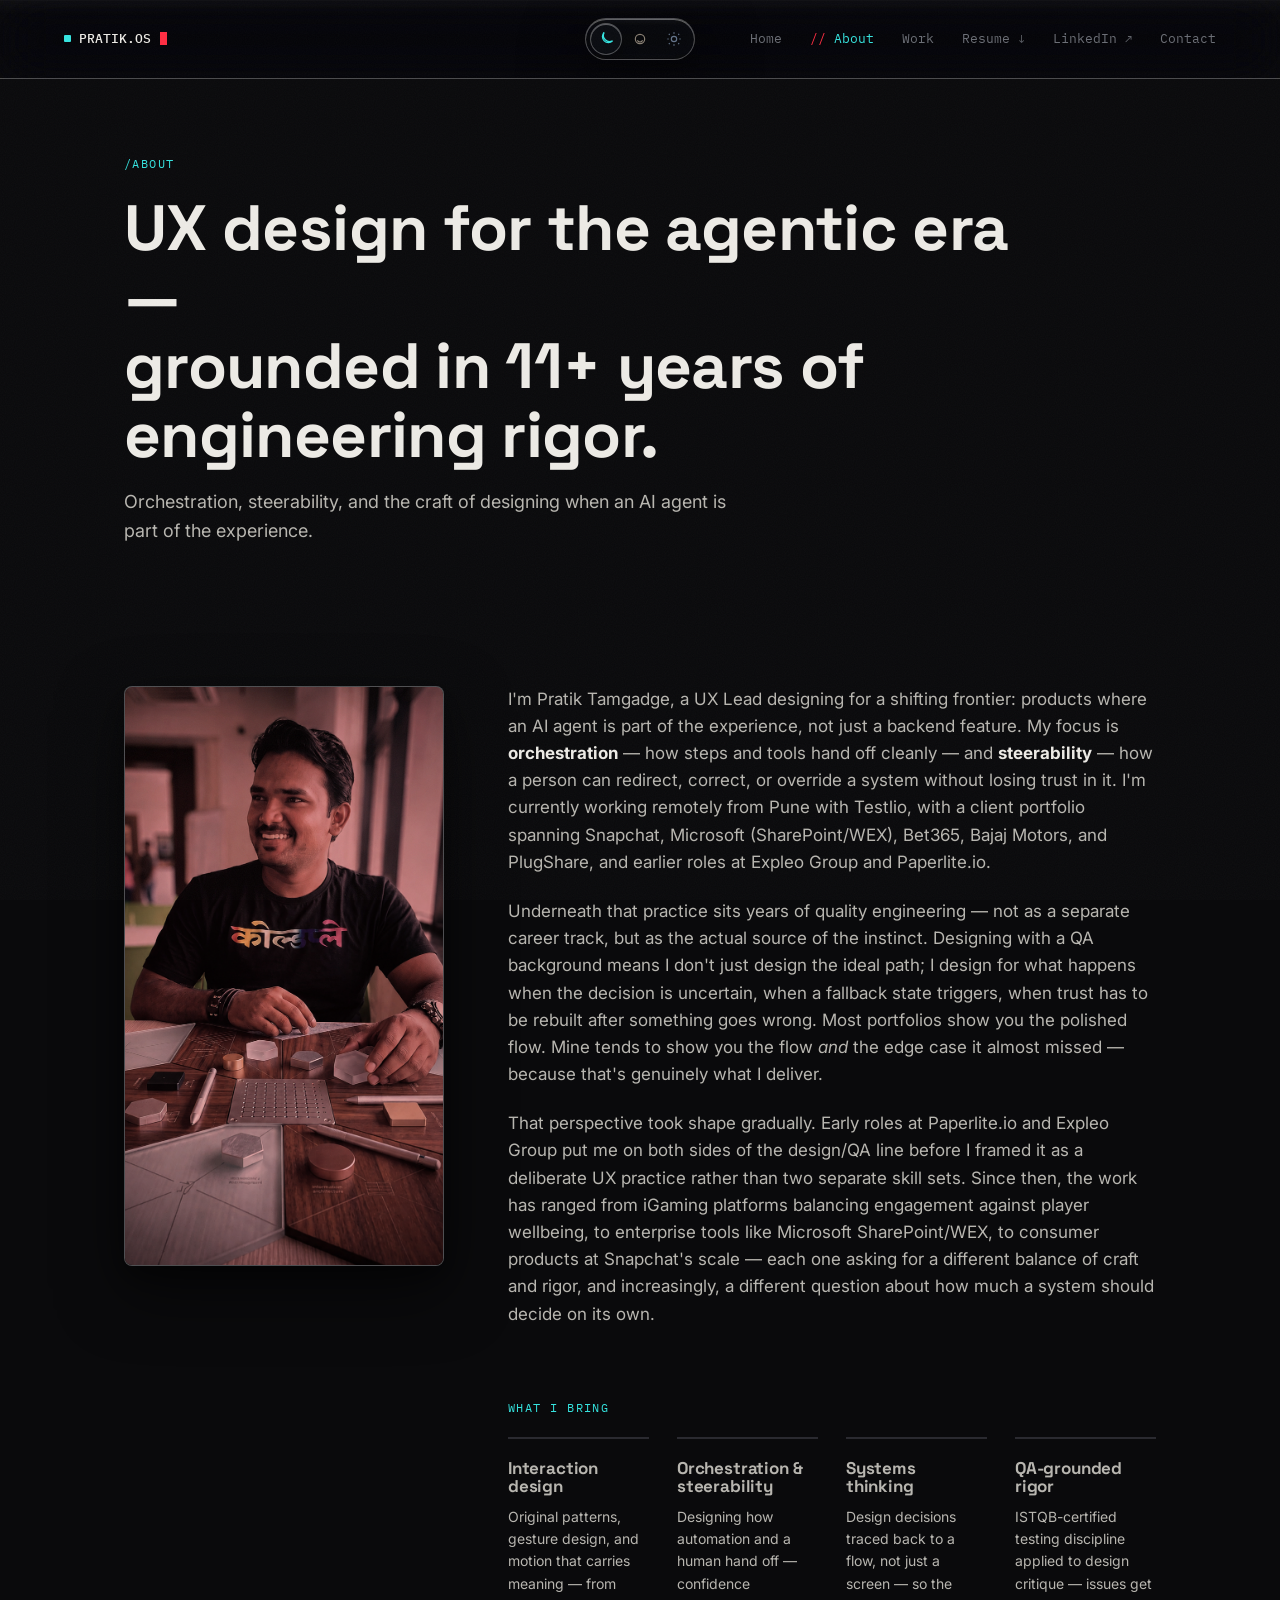
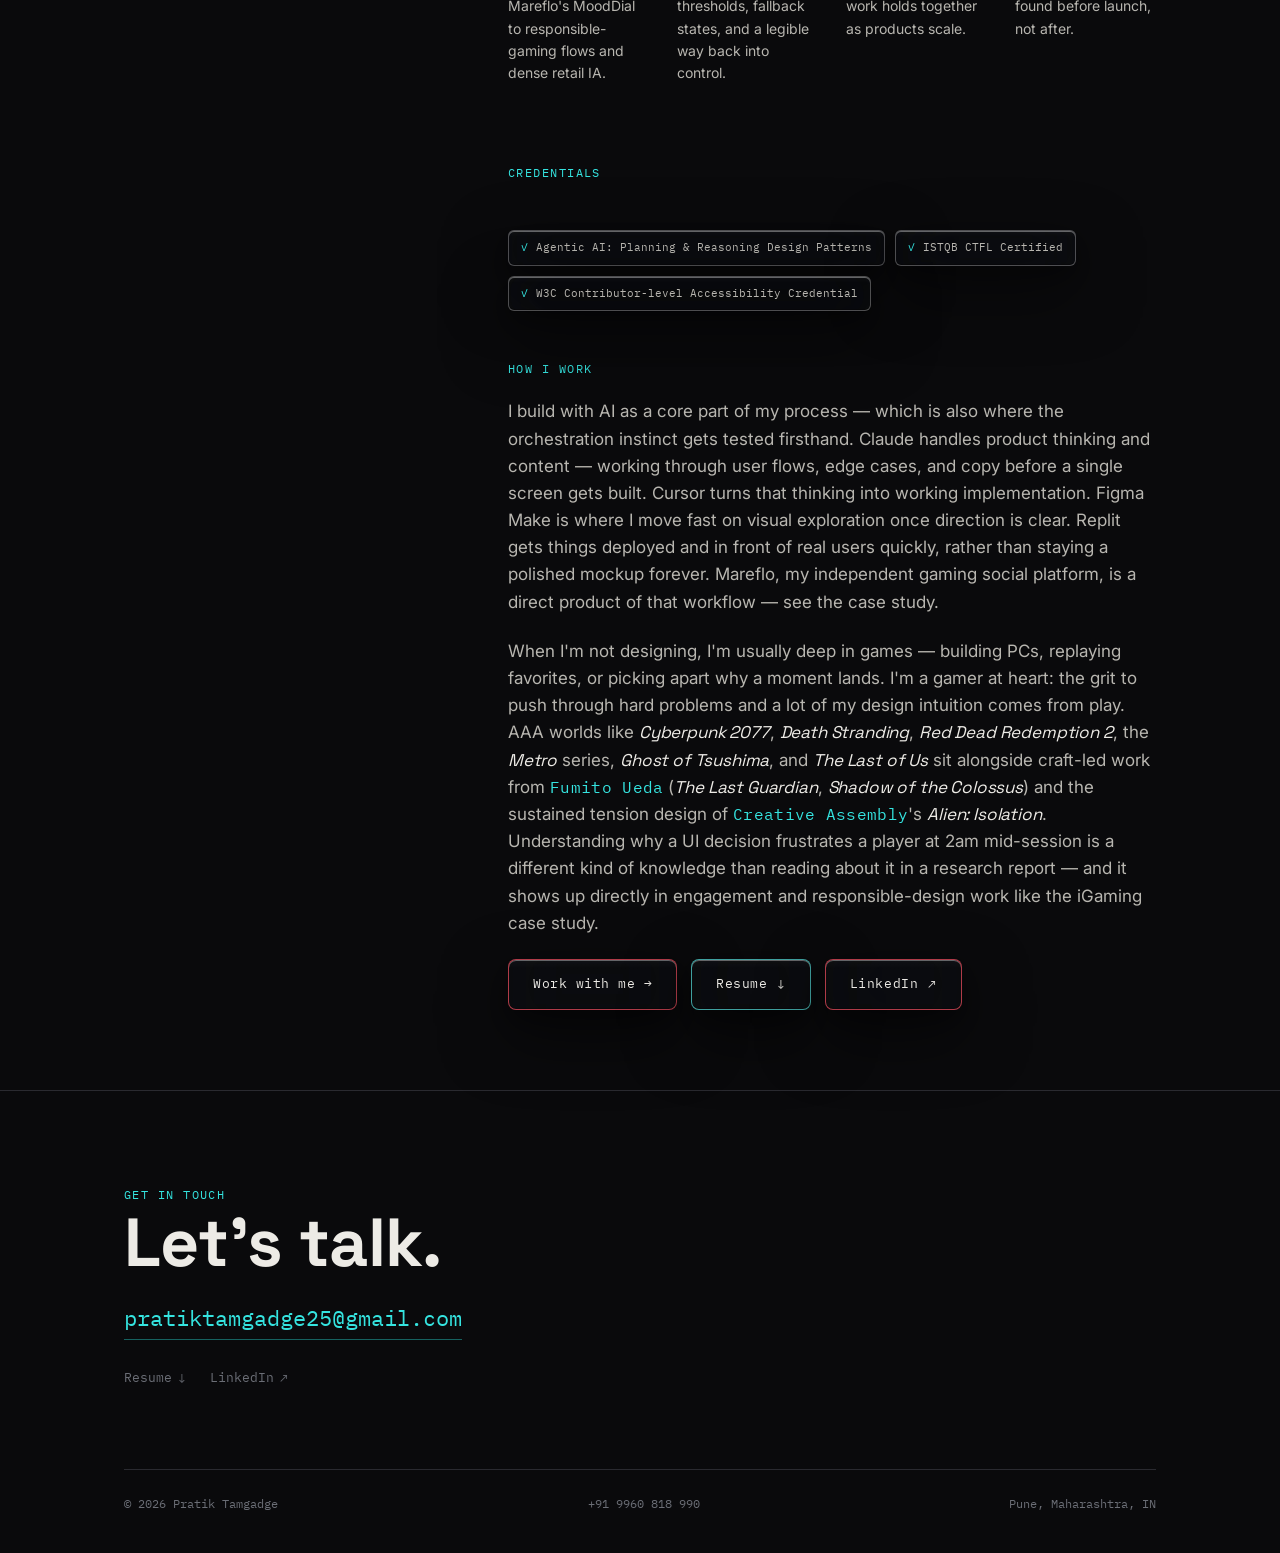
==== about.html @ 7a145c32 "Add resume, LinkedIn, favicon, and improve work tile starfield. Expose downloadable resume and Linke" ====
<!DOCTYPE html>
<html lang="en">
<head>
<meta charset="UTF-8">
<meta name="viewport" content="width=device-width, initial-scale=1.0">
<link rel="icon" href="assets/favicon.png" type="image/png">
<link rel="apple-touch-icon" href="assets/favicon.png">
<title>About — Pratik Tamgadge</title>
<meta name="description" content="UX Lead designing at the intersection of usability and agentic AI Orchestration & Steerability">
<script src="assets/theme-init.js"></script>
<link rel="stylesheet" href="assets/styles.css?v=glass3">
</head>
<body>

<div class="topbar">
  <div class="topbar__brand">
    <span class="brand-mark"></span>PRATIK.OS<span class="brand-cursor"></span>
  </div>
  <nav class="topbar__nav">
    <a href="index.html">Home</a>
    <a href="about.html" class="active">About</a>
    <a href="index.html#work">Work</a>
    <a href="assets/resume/Pratik-Tamgadge-UX.pdf" class="nav-link--download" download>Resume <span class="nav-arrow" aria-hidden="true">↓</span></a>
    <a href="https://www.linkedin.com/in/pratik-tamgadge-26842980" class="nav-link--external" target="_blank" rel="noopener noreferrer">LinkedIn <span class="nav-arrow" aria-hidden="true">↗</span></a>
    <a href="contact.html">Contact</a>
  </nav>
  <button class="menu-toggle" aria-label="Toggle menu">☰</button>
</div>

<header class="case-hero container">
  <div class="eyebrow">/about</div>
  <h1>UX design for the agentic era —<br>grounded in 11+ years of engineering rigor.</h1>
  <p class="case-hero__sub">
    Orchestration, steerability, and the craft of designing when an AI agent is part of the experience.
  </p>
</header>

<section class="tight">
  <div class="container reveal">
    <div class="two-col">
      <div class="photo-frame">
        <img src="assets/images/profile-photo.jpg" alt="Pratik Tamgadge">
      </div>
      <div class="prose">
        <p>
          I'm Pratik Tamgadge, a UX Lead designing for a shifting frontier: products where an AI agent is
          part of the experience, not just a backend feature. My focus is <strong>orchestration</strong> —
          how steps and tools hand off cleanly — and <strong>steerability</strong> — how a person can
          redirect, correct, or override a system without losing trust in it. I'm currently working
          remotely from Pune with Testlio, with a client portfolio spanning Snapchat, Microsoft
          (SharePoint/WEX), Bet365, Bajaj Motors, and PlugShare, and earlier roles at Expleo Group and
          Paperlite.io.
        </p>
        <p>
          Underneath that practice sits years of quality engineering — not as a separate career track, but
          as the actual source of the instinct. Designing with a QA background means I don't just design
          the ideal path; I design for what happens when the decision is uncertain, when a fallback state
          triggers, when trust has to be rebuilt after something goes wrong. Most portfolios show you the
          polished flow. Mine tends to show you the flow <em>and</em> the edge case it almost missed —
          because that's genuinely what I deliver.
        </p>
        <p>
          That perspective took shape gradually. Early roles at Paperlite.io and Expleo Group put me on
          both sides of the design/QA line before I framed it as a deliberate UX practice rather than two
          separate skill sets. Since then, the work has ranged from iGaming platforms balancing engagement
          against player wellbeing, to enterprise tools like Microsoft SharePoint/WEX, to consumer products
          at Snapchat's scale — each one asking for a different balance of craft and rigor, and
          increasingly, a different question about how much a system should decide on its own.
        </p>

        <div class="eyebrow" style="margin-top: 48px; margin-bottom: 20px;">What I bring</div>
        <div class="four-col" style="margin-bottom: 8px;">
          <div class="service">
            <h3 style="font-size: 17px;">Interaction design</h3>
            <p style="font-size: 14px;">Original patterns, gesture design, and motion that carries meaning —
            from Mareflo's MoodDial to responsible-gaming flows and dense retail IA.</p>
          </div>
          <div class="service">
            <h3 style="font-size: 17px;">Orchestration &amp; steerability</h3>
            <p style="font-size: 14px;">Designing how automation and a human hand off — confidence
            thresholds, fallback states, and a legible way back into control.</p>
          </div>
          <div class="service">
            <h3 style="font-size: 17px;">Systems thinking</h3>
            <p style="font-size: 14px;">Design decisions traced back to a flow, not just a screen —
            so the work holds together as products scale.</p>
          </div>
          <div class="service">
            <h3 style="font-size: 17px;">QA-grounded rigor</h3>
            <p style="font-size: 14px;">ISTQB-certified testing discipline applied to design critique —
            issues get found before launch, not after.</p>
          </div>
        </div>

        <div class="eyebrow" style="margin-top: 48px; margin-bottom: 20px;">Credentials</div>
        <div class="credentials">
          <span class="credential-tag">Agentic AI: Planning &amp; Reasoning Design Patterns</span>
          <span class="credential-tag">ISTQB CTFL Certified</span>
          <span class="credential-tag">W3C Contributor-level Accessibility Credential</span>
        </div>

        <div class="eyebrow" style="margin-top: 48px; margin-bottom: 20px;">How I work</div>
        <p>
          I build with AI as a core part of my process — which is also where the orchestration instinct
          gets tested firsthand. Claude handles product thinking and content — working through user flows,
          edge cases, and copy before a single screen gets built. Cursor turns that thinking into working
          implementation. Figma Make is where I move fast on visual exploration once direction is clear.
          Replit gets things deployed and in front of real users quickly, rather than staying a polished
          mockup forever. Mareflo, my independent gaming social platform, is a direct product of that
          workflow — see the case study.
        </p>
        <p>
          When I'm not designing, I'm usually deep in games — building PCs, replaying favorites, or
          picking apart why a moment lands. I'm a gamer at heart: the grit to push through hard problems
          and a lot of my design intuition comes from play. AAA worlds like
          <span class="game-ref">Cyberpunk 2077</span>, <span class="game-ref">Death Stranding</span>,
          <span class="game-ref">Red Dead Redemption 2</span>, the <span class="game-ref">Metro</span> series,
          <span class="game-ref">Ghost of Tsushima</span>, and <span class="game-ref">The Last of Us</span>
          sit alongside craft-led work from <span class="creator-ref">Fumito Ueda</span>
          (<span class="game-ref">The Last Guardian</span>, <span class="game-ref">Shadow of the Colossus</span>)
          and the sustained tension design of <span class="creator-ref">Creative Assembly</span>'s
          <span class="game-ref">Alien: Isolation</span>. Understanding why a UI decision frustrates a player
          at 2am mid-session is a different kind of knowledge than reading about it in a research report —
          and it shows up directly in engagement and responsible-design work like the iGaming case study.
        </p>

        <div class="link-actions" style="margin-top: 12px;">
          <a href="mailto:pratiktamgadge25@gmail.com" class="btn">Work with me →</a>
          <a href="assets/resume/Pratik-Tamgadge-UX.pdf" class="btn btn--cyan" download>Resume <span class="link-arrow" aria-hidden="true">↓</span></a>
          <a href="https://www.linkedin.com/in/pratik-tamgadge-26842980" class="btn" target="_blank" rel="noopener noreferrer">LinkedIn <span class="link-arrow" aria-hidden="true">↗</span></a>
        </div>
      </div>
    </div>
  </div>
</section>

<footer>
  <div class="container">
    <div class="footer__cta reveal">
      <div class="eyebrow">Get in touch</div>
      <h2>Let's talk.</h2>
      <a href="mailto:pratiktamgadge25@gmail.com" class="email-link">pratiktamgadge25@gmail.com</a>
      <div class="footer__links">
        <a href="assets/resume/Pratik-Tamgadge-UX.pdf" download>Resume <span class="link-arrow" aria-hidden="true">↓</span></a>
        <a href="https://www.linkedin.com/in/pratik-tamgadge-26842980" target="_blank" rel="noopener noreferrer">LinkedIn <span class="link-arrow" aria-hidden="true">↗</span></a>
      </div>
    </div>
    <div class="footer__meta">
      <span>© 2026 Pratik Tamgadge</span>
      <span>+91 9960 818 990</span>
      <span>Pune, Maharashtra, IN</span>
    </div>
  </div>
</footer>

<script src="assets/script.js"></script>
</body>
</html>
---- assets/styles.css ----
/* ==========================================================================
   PRATIK TAMGADGE — PORTFOLIO DESIGN SYSTEM
   Concept: the site frames itself as a system under inspection — a QA
   engineer's diagnostic register applied to a designer's showcase.
   Signal red = tension/problem. Diagnostic cyan = resolution/clarity.
   ========================================================================== */

@import url('https://fonts.googleapis.com/css2?family=Space+Grotesk:wght@400;500;600;700&family=Inter:wght@400;500;600;700&family=IBM+Plex+Mono:wght@400;500&display=swap');

:root,
[data-theme="amoled"] {
  --void: #0a0a0c;
  --void-2: #131317;
  --void-3: #1b1b20;
  --line: #2a2a30;
  --signal-red: #ff2d42;
  --signal-red-dim: #7a1420;
  --cyan: #35e4e0;
  --cyan-dim: #16615f;
  --bone: #edebe6;
  --bone-dim: #b8b6b0;
  --graphite: #6b6e76;
  --graphite-dim: #45474e;
  --topbar-bg: rgba(8, 8, 10, 0.22);
  --grain-opacity: 0.035;
  --shadow-soft: rgba(0, 0, 0, 0.35);
  --halation-blend: screen;
  /* Liquid Glass — Amoled (regular material tier) */
  --glass-bg: rgba(22, 24, 30, 0.26);
  --glass-bg-hover: rgba(30, 32, 40, 0.38);
  --glass-bg-strong: rgba(16, 18, 24, 0.52);
  --glass-border: rgba(255, 255, 255, 0.28);
  --glass-border-soft: rgba(255, 255, 255, 0.12);
  --glass-rim: rgba(255, 255, 255, 0.42);
  --glass-shadow:
    0 24px 64px rgba(0, 0, 0, 0.55),
    0 8px 24px rgba(0, 0, 0, 0.32),
    inset 0 1px 0 rgba(255, 255, 255, 0.34),
    inset 0 -1px 0 rgba(0, 0, 0, 0.28);
  --glass-blur-chrome: 28px;
  --glass-blur: 48px;
  --glass-blur-thick: 64px;
  --glass-saturate: 240%;
  --glass-brightness: 1.14;
  --glass-contrast: 1.06;
  --glass-specular: 0.12;
  --glass-ambient-opacity: 0.9;
  color-scheme: dark;
}

[data-theme="beige"] {
  --void: #f7f2e8;
  --void-2: #efe8dc;
  --void-3: #e5dccf;
  --line: #d8cfc0;
  --signal-red: #d93648;
  --signal-red-dim: #9a2433;
  --cyan: #1a9e99;
  --cyan-dim: #0f6b67;
  --bone: #2c2620;
  --bone-dim: #5a5248;
  --graphite: #8a8074;
  --graphite-dim: #6b6358;
  --topbar-bg: rgba(247, 242, 232, 0.34);
  --grain-opacity: 0.045;
  --shadow-soft: rgba(44, 38, 32, 0.14);
  --halation-blend: multiply;
  --glass-bg: rgba(255, 252, 246, 0.42);
  --glass-bg-hover: rgba(255, 255, 252, 0.58);
  --glass-bg-strong: rgba(255, 250, 242, 0.72);
  --glass-border: rgba(255, 255, 255, 0.78);
  --glass-border-soft: rgba(44, 38, 32, 0.1);
  --glass-rim: rgba(255, 255, 255, 0.95);
  --glass-shadow:
    0 22px 56px rgba(44, 38, 32, 0.16),
    0 8px 20px rgba(44, 38, 32, 0.1),
    inset 0 1px 0 rgba(255, 255, 255, 0.95),
    inset 0 -1px 0 rgba(44, 38, 32, 0.08);
  --glass-blur-chrome: 24px;
  --glass-blur: 40px;
  --glass-blur-thick: 56px;
  --glass-saturate: 210%;
  --glass-brightness: 1.08;
  --glass-contrast: 1.04;
  --glass-specular: 0.2;
  --glass-ambient-opacity: 0.75;
  color-scheme: light;
}

[data-theme="sunshine"] {
  --void: #f8fafc;
  --void-2: #ffffff;
  --void-3: #f1f5f9;
  --line: #e2e8f0;
  --signal-red: #e11d48;
  --signal-red-dim: #be123c;
  --cyan: #0891b2;
  --cyan-dim: #0e7490;
  --bone: #0f172a;
  --bone-dim: #475569;
  --graphite: #64748b;
  --graphite-dim: #94a3b8;
  --topbar-bg: rgba(255, 255, 255, 0.38);
  --grain-opacity: 0.03;
  --shadow-soft: rgba(15, 23, 42, 0.12);
  --halation-blend: multiply;
  --glass-bg: rgba(255, 255, 255, 0.46);
  --glass-bg-hover: rgba(255, 255, 255, 0.62);
  --glass-bg-strong: rgba(248, 250, 252, 0.8);
  --glass-border: rgba(255, 255, 255, 0.88);
  --glass-border-soft: rgba(15, 23, 42, 0.08);
  --glass-rim: rgba(255, 255, 255, 1);
  --glass-shadow:
    0 22px 56px rgba(15, 23, 42, 0.12),
    0 8px 20px rgba(15, 23, 42, 0.08),
    inset 0 1px 0 rgba(255, 255, 255, 1),
    inset 0 -1px 0 rgba(15, 23, 42, 0.06);
  --glass-blur-chrome: 24px;
  --glass-blur: 42px;
  --glass-blur-thick: 58px;
  --glass-saturate: 205%;
  --glass-brightness: 1.06;
  --glass-contrast: 1.03;
  --glass-specular: 0.22;
  --glass-ambient-opacity: 0.7;
  color-scheme: light;
}

:root {
  --font-display: 'Space Grotesk', sans-serif;
  --font-body: 'Inter', sans-serif;
  --font-mono: 'IBM Plex Mono', monospace;

  --container: 1160px;
  --edge: clamp(24px, 5vw, 64px);
}

/* ==========================================================================
   LIQUID GLASS — Apple-style translucent surfaces (sitewide)
   Modeled on Apple's three layers: highlight (specular rim), shadow (depth),
   illumination (backdrop blur + saturation + brightness). Material tiers:
   chrome (topbar) · regular (cards) · thick (menus).
   ========================================================================== */

:root {
  --glass-filter: blur(var(--glass-blur)) saturate(var(--glass-saturate)) brightness(var(--glass-brightness)) contrast(var(--glass-contrast));
  --glass-filter-chrome: blur(var(--glass-blur-chrome)) saturate(var(--glass-saturate)) brightness(var(--glass-brightness)) contrast(var(--glass-contrast));
  --glass-filter-thick: blur(var(--glass-blur-thick)) saturate(var(--glass-saturate)) brightness(var(--glass-brightness)) contrast(var(--glass-contrast));
}

.topbar,
.case-card,
.btn,
.bento-tile,
.credential-tag,
.theme-switcher,
.theme-switcher__thumb,
.mooddial,
.photo-frame,
.diagram-card,
.case-callout,
.case-compare__col,
.case-table-wrap,
.menu-toggle,
.stat-callout,
.topbar__nav.open {
  -webkit-backdrop-filter: var(--glass-filter);
  backdrop-filter: var(--glass-filter);
  box-shadow: var(--glass-shadow);
}

.topbar,
.theme-switcher,
.menu-toggle,
.credential-tag {
  -webkit-backdrop-filter: var(--glass-filter-chrome);
  backdrop-filter: var(--glass-filter-chrome);
}

.topbar__nav.open {
  -webkit-backdrop-filter: var(--glass-filter-thick);
  backdrop-filter: var(--glass-filter-thick);
}

/* Specular — whisper-thin top rim only; sits behind content */
.topbar::after,
.btn::after,
.credential-tag::after,
.theme-switcher::after,
.mooddial::after,
.diagram-card::after,
.case-callout::after,
.case-compare__col::after,
.case-table-wrap::after,
.menu-toggle::after,
.stat-callout::after {
  content: "";
  position: absolute;
  inset: 0;
  border-radius: inherit;
  pointer-events: none;
  z-index: 0;
  opacity: var(--glass-specular);
  background: linear-gradient(
    180deg,
    color-mix(in srgb, var(--glass-rim) 55%, transparent) 0%,
    transparent 20%
  );
  box-shadow: inset 0 1px 0 color-mix(in srgb, var(--glass-rim) 45%, transparent);
}

/* No specular on tiles, photos, or work cards — keeps text and imagery clean */
.case-card::after,
.bento-tile::after,
.photo-frame::after {
  display: none;
}

.topbar,
.btn,
.credential-tag,
.theme-switcher,
.mooddial,
.diagram-card,
.case-callout,
.case-compare__col,
.case-table-wrap,
.menu-toggle,
.stat-callout {
  position: relative;
  overflow: hidden;
}

.theme-switcher__thumb::after {
  display: none;
}

.topbar > *,
.btn > *,
.mooddial > *,
.diagram-card > *,
.case-callout > *,
.case-compare__col > *,
.case-table-wrap > *,
.menu-toggle > *,
.stat-callout > *,
.credential-tag > * {
  position: relative;
  z-index: 1;
}

@supports not ((backdrop-filter: blur(1px)) or (-webkit-backdrop-filter: blur(1px))) {
  .topbar,
  .case-card,
  .btn,
  .bento-tile,
  .credential-tag,
  .theme-switcher,
  .theme-switcher__thumb,
  .mooddial,
  .photo-frame,
  .diagram-card,
  .case-callout,
  .case-compare__col,
  .case-table-wrap,
  .menu-toggle,
  .stat-callout,
  .topbar__nav.open {
    background: var(--void-2);
  }
}

* { box-sizing: border-box; margin: 0; padding: 0; }

/* Native cross-document View Transitions — smooth animated page-to-page
   navigation with zero JS. Unsupported browsers just navigate normally. */
@view-transition {
  navigation: auto;
}

::view-transition-old(root) {
  animation: vt-fade-out 0.35s ease forwards;
}
::view-transition-new(root) {
  animation: vt-fade-in 0.45s ease forwards;
}

@keyframes vt-fade-out {
  to { opacity: 0; transform: translateY(-8px); }
}
@keyframes vt-fade-in {
  from { opacity: 0; transform: translateY(8px); }
}

@media (prefers-reduced-motion: reduce) {
  ::view-transition-old(root), ::view-transition-new(root) {
    animation: none;
  }
}

.progress-bar {
  position: fixed;
  top: 0; left: 0; right: 0;
  height: 2px;
  z-index: 1100;
  background: transparent;
  pointer-events: none;
}

.progress-bar__fill {
  height: 100%;
  width: 0%;
  background: linear-gradient(to right, var(--signal-red), var(--cyan));
  transition: width 0.1s linear;
}

html {
  scroll-behavior: smooth;
  background: var(--void);
  transition: background-color 0.5s ease;
}

@media (prefers-reduced-motion: reduce) {
  html { scroll-behavior: auto; }
  *, *::before, *::after {
    animation-duration: 0.01ms !important;
    animation-iteration-count: 1 !important;
    transition-duration: 0.01ms !important;
    scroll-behavior: auto !important;
  }
}

body {
  background: var(--void);
  color: var(--bone);
  font-family: var(--font-body);
  font-size: 16px;
  line-height: 1.6;
  -webkit-font-smoothing: antialiased;
  overflow-x: hidden;
  transition: background-color 0.5s ease, color 0.5s ease;
  position: relative;
}

/* Ambient color field — gives glass something to lens/refract (Apple environmental spill) */
body::after {
  content: "";
  position: fixed;
  inset: -15%;
  z-index: -1;
  pointer-events: none;
  opacity: var(--glass-ambient-opacity);
  background:
    radial-gradient(ellipse 52% 44% at 10% 14%, color-mix(in srgb, var(--cyan) 34%, transparent), transparent 72%),
    radial-gradient(ellipse 46% 40% at 92% 10%, color-mix(in srgb, var(--signal-red) 26%, transparent), transparent 74%),
    radial-gradient(ellipse 58% 48% at 72% 88%, color-mix(in srgb, var(--cyan) 18%, transparent), transparent 76%),
    radial-gradient(ellipse 40% 36% at 18% 82%, color-mix(in srgb, var(--signal-red) 14%, transparent), transparent 78%);
  filter: blur(56px);
  transition: opacity 0.5s ease;
}

/* subtle grain texture for depth */
body::before {
  content: "";
  position: fixed;
  inset: 0;
  z-index: 9999;
  pointer-events: none;
  opacity: var(--grain-opacity);
  background-image: url("data:image/svg+xml,%3Csvg xmlns='http://www.w3.org/2000/svg' width='120' height='120'%3E%3Cfilter id='n'%3E%3CfeTurbulence type='fractalNoise' baseFrequency='0.9' numOctaves='2' stitchTiles='stitch'/%3E%3C/filter%3E%3Crect width='100%25' height='100%25' filter='url(%23n)'/%3E%3C/svg%3E");
}

a { color: inherit; text-decoration: none; }
ul { list-style: none; }
img { max-width: 100%; display: block; }

h1, h2, h3, h4 {
  font-family: var(--font-display);
  font-weight: 700;
  letter-spacing: -0.01em;
  line-height: 1.08;
}

.eyebrow {
  font-family: var(--font-mono);
  font-size: 12px;
  letter-spacing: 0.12em;
  text-transform: uppercase;
  color: var(--cyan);
  display: inline-flex;
  align-items: center;
  gap: 8px;
}

.eyebrow.red { color: var(--signal-red); }

.container {
  max-width: var(--container);
  margin: 0 auto;
  padding-left: var(--edge);
  padding-right: var(--edge);
}

/* ==========================================================================
   TOP BAR — framed as a system status console
   ========================================================================== */

.topbar {
  position: fixed;
  top: 0; left: 0; right: 0;
  z-index: 1000;
  display: grid;
  grid-template-columns: 1fr auto 1fr;
  align-items: center;
  padding: 18px var(--edge);
  background: var(--topbar-bg);
  border-bottom: 1px solid var(--glass-border);
  font-family: var(--font-mono);
  font-size: 13px;
  transition: background-color 0.5s ease, border-color 0.5s ease, box-shadow 0.3s ease;
}

.topbar__right {
  display: flex;
  align-items: center;
  justify-content: flex-end;
  gap: 18px;
  grid-column: 3;
  justify-self: end;
}

.topbar__brand {
  grid-column: 1;
  justify-self: start;
  display: flex;
  align-items: center;
  gap: 8px;
  font-weight: 500;
  color: var(--bone);
  text-decoration: none;
  transition: opacity 0.25s ease, color 0.25s ease;
}

a.topbar__brand:hover {
  opacity: 0.78;
  color: var(--cyan);
}

.brand-mark {
  width: 7px; height: 7px;
  border-radius: 1px;
  background: var(--cyan);
  flex-shrink: 0;
  animation: brand-cycle 2.6s ease-in-out infinite;
}

@keyframes brand-cycle {
  0%, 100% { background: var(--cyan); transform: rotate(0deg); box-shadow: 0 0 6px var(--cyan); }
  50% { background: var(--signal-red); transform: rotate(45deg); box-shadow: 0 0 6px var(--signal-red); }
}

.brand-cursor {
  display: inline-block;
  width: 7px; height: 13px;
  background: var(--signal-red);
  margin-left: 1px;
  animation: cursor-blink 1s steps(2, jump-none) infinite;
  vertical-align: -2px;
}

@keyframes cursor-blink {
  0%, 49% { opacity: 1; }
  50%, 100% { opacity: 0; }
}

.status-dot {
  width: 7px; height: 7px;
  border-radius: 50%;
  background: var(--cyan);
  box-shadow: 0 0 8px var(--cyan);
  animation: pulse 2.4s ease-in-out infinite;
  flex-shrink: 0;
}

@keyframes pulse {
  0%, 100% { opacity: 1; }
  50% { opacity: 0.35; }
}

.topbar__nav {
  display: flex;
  gap: 28px;
}

.topbar__nav a {
  color: var(--graphite);
  transition: color 0.25s ease;
  position: relative;
}

.topbar__nav a:hover,
.topbar__nav a.active {
  color: var(--cyan);
}

.topbar__nav a.active::before {
  content: "// ";
  color: var(--signal-red);
}

.menu-toggle {
  display: none;
  background: var(--glass-bg);
  border: 1px solid var(--glass-border);
  color: var(--bone);
  width: 36px; height: 36px;
  border-radius: 4px;
  cursor: pointer;
}

@media (max-width: 720px) {
  .topbar__nav {
    position: fixed;
    top: 58px; left: 0; right: 0;
    background: var(--glass-bg-strong);
    border-bottom: 1px solid var(--glass-border);
    flex-direction: column;
    gap: 0;
    padding: 8px 0;
    transform: translateY(-8px);
    opacity: 0;
    pointer-events: none;
    transition: all 0.25s ease;
  }
  .topbar__nav.open {
    transform: translateY(0);
    opacity: 1;
    pointer-events: auto;
  }
  .topbar__nav a {
    padding: 14px var(--edge);
    border-bottom: 1px solid var(--line);
  }
  .menu-toggle { display: block; }
  .topbar__right { gap: 10px; }
  .theme-switcher {
    transform: scale(0.88);
    transform-origin: center center;
  }
}

/* ==========================================================================
   THEME SWITCHER
   ========================================================================== */

.theme-switcher {
  position: relative;
  display: inline-flex;
  align-items: center;
  padding: 4px;
  border: 1px solid var(--glass-border);
  border-radius: 999px;
  background: var(--glass-bg);
  gap: 2px;
  grid-column: 2;
  justify-self: center;
  transition: background-color 0.5s ease, border-color 0.5s ease;
}

.theme-switcher__thumb {
  position: absolute;
  top: 4px;
  left: 4px;
  width: 32px;
  height: 32px;
  border-radius: 50%;
  background: var(--glass-bg-strong);
  border: 1px solid var(--glass-border);
  box-shadow: var(--glass-shadow);
  transition: transform 0.45s cubic-bezier(0.34, 1.35, 0.64, 1), background-color 0.5s ease;
  pointer-events: none;
  z-index: 0;
}

.theme-switcher__btn {
  position: relative;
  z-index: 1;
  width: 32px;
  height: 32px;
  border: none;
  border-radius: 50%;
  background: transparent;
  color: var(--graphite);
  cursor: pointer;
  display: inline-flex;
  align-items: center;
  justify-content: center;
  transition: color 0.3s ease, transform 0.35s cubic-bezier(0.34, 1.35, 0.64, 1);
}

.theme-switcher__btn svg {
  width: 16px;
  height: 16px;
  transition: transform 0.4s cubic-bezier(0.34, 1.35, 0.64, 1), opacity 0.3s ease;
}

.theme-switcher__btn:hover {
  color: var(--bone);
  transform: scale(1.06);
}

.theme-switcher__btn.is-active {
  color: var(--cyan);
}

.theme-switcher__btn.is-active svg {
  transform: scale(1.12) rotate(-6deg);
}

.theme-switcher__btn[data-theme="sunshine"].is-active svg {
  transform: scale(1.15) rotate(18deg);
  animation: sun-spin 8s linear infinite;
}

.theme-switcher__btn[data-theme="amoled"].is-active svg {
  transform: scale(1.1);
  animation: moon-pulse 3s ease-in-out infinite;
}

@keyframes sun-spin {
  from { transform: scale(1.15) rotate(18deg); }
  to { transform: scale(1.15) rotate(378deg); }
}

@keyframes moon-pulse {
  0%, 100% { filter: drop-shadow(0 0 0 transparent); }
  50% { filter: drop-shadow(0 0 6px var(--cyan)); }
}

html.theme-switching *,
html.theme-switching *::before,
html.theme-switching *::after {
  transition-duration: 0.5s !important;
}

@media (prefers-reduced-motion: reduce) {
  .theme-switcher__thumb,
  .theme-switcher__btn,
  .theme-switcher__btn svg {
    transition: none !important;
    animation: none !important;
  }
}

/* ==========================================================================
   BUTTONS
   ========================================================================== */

.btn {
  font-family: var(--font-mono);
  font-size: 13px;
  letter-spacing: 0.04em;
  display: inline-flex;
  align-items: center;
  gap: 10px;
  padding: 14px 24px;
  border-radius: 8px;
  border: 1px solid color-mix(in srgb, var(--signal-red) 55%, var(--glass-border));
  color: var(--bone);
  background: var(--glass-bg);
  cursor: pointer;
  transition: transform 0.2s ease, background 0.25s ease, border-color 0.25s ease, box-shadow 0.25s ease;
  position: relative;
}

.btn:hover {
  background: color-mix(in srgb, var(--signal-red) 34%, var(--glass-bg-hover));
  border-color: color-mix(in srgb, var(--signal-red) 72%, var(--glass-border));
  box-shadow: var(--glass-shadow), 0 0 28px color-mix(in srgb, var(--signal-red) 35%, transparent);
  transform: translateY(-2px);
}

.btn--cyan {
  border-color: color-mix(in srgb, var(--cyan) 55%, var(--glass-border));
}
.btn--cyan:hover {
  background: color-mix(in srgb, var(--cyan) 32%, var(--glass-bg-hover));
  border-color: color-mix(in srgb, var(--cyan) 72%, var(--glass-border));
  color: var(--bone);
  box-shadow: var(--glass-shadow), 0 0 28px color-mix(in srgb, var(--cyan) 35%, transparent);
}

/* ==========================================================================
   HERO
   ========================================================================== */

.hero {
  min-height: 100vh;
  display: flex;
  flex-direction: column;
  justify-content: center;
  position: relative;
  padding-top: 90px;
  padding-bottom: 60px;
  overflow: hidden;
}

.hero > :not(.hero__visual-layer) {
  position: relative;
  z-index: 2;
}

.hero__inner {
  width: 100%;
  position: relative;
  z-index: 2;
}

.hero__visual-layer {
  position: absolute;
  inset: 0;
  min-height: 100vh;
  overflow: hidden;
  pointer-events: none;
  z-index: 0;
}

.hero__sticks-hitzone {
  position: absolute;
  top: 0;
  right: 0;
  bottom: 0;
  left: auto;
  width: min(55vw, 760px);
  height: 100%;
  min-height: 100vh;
  pointer-events: none;
  z-index: 1;
}

.hero__sticks-ropes {
  position: absolute;
  inset: 0;
  width: 100%;
  height: 100%;
  display: block;
  pointer-events: none;
  z-index: 1;
  opacity: 0.92;
}

@media (max-width: 900px) {
  .hero__sticks-hitzone {
    width: 100%;
  }
  .hero__sticks-ropes {
    opacity: 0.55;
  }
}

@media (prefers-reduced-motion: reduce) {
  .hero__sticks-hitzone { display: none; }
}

.hero__accent-glow {
  position: absolute;
  top: 0;
  left: max(var(--edge), calc((100% - var(--container)) / 2));
  width: min(36vw, 300px);
  height: clamp(280px, 42vh, 380px);
  pointer-events: none;
  z-index: 0;
  /* Solid left + top edge; fade right and down only */
  background: linear-gradient(
    to right,
    color-mix(in srgb, var(--signal-red-dim) 72%, transparent) 0%,
    color-mix(in srgb, var(--signal-red-dim) 52%, transparent) 14%,
    color-mix(in srgb, var(--signal-red-dim) 32%, transparent) 36%,
    color-mix(in srgb, var(--signal-red-dim) 14%, transparent) 58%,
    transparent 100%
  );
  -webkit-mask-image: linear-gradient(to bottom, #000 0%, #000 54%, transparent 100%);
  mask-image: linear-gradient(to bottom, #000 0%, #000 54%, transparent 100%);
}

[data-theme="beige"] .hero__accent-glow {
  background: linear-gradient(
    to right,
    color-mix(in srgb, var(--signal-red-dim) 62%, transparent) 0%,
    color-mix(in srgb, var(--signal-red-dim) 44%, transparent) 14%,
    color-mix(in srgb, var(--signal-red-dim) 26%, transparent) 36%,
    color-mix(in srgb, var(--signal-red-dim) 10%, transparent) 58%,
    transparent 100%
  );
}

[data-theme="sunshine"] .hero__accent-glow {
  background: linear-gradient(
    to right,
    color-mix(in srgb, var(--signal-red-dim) 58%, transparent) 0%,
    color-mix(in srgb, var(--signal-red-dim) 40%, transparent) 14%,
    color-mix(in srgb, var(--signal-red-dim) 22%, transparent) 36%,
    color-mix(in srgb, var(--signal-red-dim) 8%, transparent) 58%,
    transparent 100%
  );
}

.hero__eyebrow,
.hero h1 {
  position: relative;
  z-index: 1;
}

.hero__eyebrow {
  opacity: 0;
  animation: fadeUp 0.7s ease forwards;
  animation-delay: 0.1s;
}

.hero h1 {
  font-size: clamp(48px, 9vw, 108px);
  margin-top: 20px;
  opacity: 0;
  animation: fadeUp 0.8s ease forwards;
  animation-delay: 0.25s;
}

.hero h1 span {
  display: block;
}

.hero h1 .accent { color: var(--cyan); }

.hero__thesis {
  max-width: 640px;
  font-size: clamp(16px, 2vw, 19px);
  color: var(--bone-dim);
  margin-top: 28px;
  opacity: 0;
  animation: fadeUp 0.8s ease forwards;
  animation-delay: 0.4s;
}

.hero__cta {
  margin-top: 40px;
  display: flex;
  gap: 16px;
  flex-wrap: wrap;
  opacity: 0;
  animation: fadeUp 0.8s ease forwards;
  animation-delay: 0.55s;
}

@keyframes fadeUp {
  from { opacity: 0; transform: translateY(18px); }
  to { opacity: 1; transform: translateY(0); }
}

.hero__scroll-cue {
  position: fixed;
  bottom: 28px;
  left: var(--edge);
  z-index: 10;
  font-family: var(--font-mono);
  font-size: 11px;
  color: var(--graphite);
  display: flex;
  align-items: center;
  gap: 10px;
  transition: opacity 0.4s ease;
}

.hero__scroll-cue::after {
  content: "";
  width: 24px; height: 1px;
  background: var(--graphite);
  animation: scrollcue 1.8s ease-in-out infinite;
}

@keyframes scrollcue {
  0%, 100% { width: 24px; opacity: 0.4; }
  50% { width: 40px; opacity: 1; }
}

/* ==========================================================================
   SECTIONS / REVEAL ON SCROLL
   ========================================================================== */

section { padding: 120px 0; position: relative; }
section.tight { padding: 80px 0; }

.reveal {
  opacity: 0;
  transform: translateY(28px);
  transition: opacity 0.7s ease, transform 0.7s ease;
}
.reveal.in-view {
  opacity: 1;
  transform: translateY(0);
}

.section-head {
  display: flex;
  align-items: baseline;
  justify-content: space-between;
  gap: 24px;
  margin-bottom: 48px;
  flex-wrap: wrap;
  border-bottom: 1px solid var(--line);
  padding-bottom: 24px;
}

.section-head h2 {
  font-size: clamp(28px, 4vw, 42px);
}

.section-head .meta {
  font-family: var(--font-mono);
  font-size: 12px;
  color: var(--graphite);
}

/* ==========================================================================
   ABOUT TEASER / TWO-COL
   ========================================================================== */

.two-col {
  display: grid;
  grid-template-columns: 320px 1fr;
  gap: 64px;
  align-items: start;
}

@media (max-width: 780px) {
  .two-col { grid-template-columns: 1fr; }
}

.photo-frame {
  height: 580px;
  border: 1px solid var(--glass-border);
  border-radius: 8px;
  background: var(--glass-bg);
  position: sticky;
  top: 110px;
  overflow: hidden;
}

.photo-frame img {
  width: 100%; height: 100%; object-fit: cover;
}

@media (max-width: 780px) {
  .photo-frame {
    position: static;
    height: 420px;
    top: auto;
  }
}

.photo-frame.placeholder {
  display: flex;
  align-items: center;
  justify-content: center;
  text-align: center;
  padding: 24px;
}

.photo-frame.placeholder .placeholder-label {
  font-family: var(--font-mono);
  font-size: 11px;
  color: var(--graphite);
  border: 1px dashed var(--graphite-dim);
  padding: 12px;
  border-radius: 4px;
  line-height: 1.7;
}

.credentials {
  display: flex;
  flex-wrap: wrap;
  gap: 10px;
  margin-top: 28px;
}

.credential-tag {
  font-family: var(--font-mono);
  font-size: 11px;
  padding: 8px 12px;
  border: 1px solid var(--glass-border);
  border-radius: 6px;
  background: var(--glass-bg);
  color: var(--bone-dim);
  display: inline-flex;
  align-items: center;
  gap: 8px;
}

.credential-tag::before {
  content: "✓";
  color: var(--cyan);
}

/* ==========================================================================
   CASE STUDY GRID (bento)
   ========================================================================== */

.case-grid {
  display: grid;
  grid-template-columns: repeat(4, 1fr);
  grid-auto-rows: 160px;
  gap: 16px;
  perspective: 1400px;
}

@media (max-width: 900px) {
  .case-grid { grid-template-columns: repeat(2, 1fr); }
}
@media (max-width: 560px) {
  .case-grid { grid-template-columns: 1fr; grid-auto-rows: auto; }
}

.case-card {
  grid-column: span 2;
  grid-row: span 2;
  border: 1px solid var(--glass-border);
  border-radius: 12px;
  padding: 28px;
  display: flex;
  flex-direction: column;
  justify-content: space-between;
  position: relative;
  overflow: hidden;
  transform-style: preserve-3d;
  background: var(--glass-bg);
  transition: transform 0.42s cubic-bezier(0.22, 1, 0.36, 1), border-color 0.35s ease, background 0.35s ease, box-shadow 0.35s ease;
  isolation: isolate;
}

@media (max-width: 560px) {
  .case-card {
    grid-column: span 1; grid-row: span 1; min-height: 260px;
  }
}

.case-card:hover {
  border-color: color-mix(in srgb, var(--card-glow, var(--cyan)) 55%, var(--glass-border));
  background: var(--glass-bg-hover);
}

@media (prefers-reduced-motion: reduce) {
  .case-card {
    transition: border-color 0.2s ease, background 0.2s ease, box-shadow 0.2s ease;
  }

  .case-card:hover {
    transform: translateY(-2px);
  }
}

.case-card__halation {
  position: absolute;
  inset: 0;
  width: 100%;
  height: 100%;
  pointer-events: none;
  z-index: 0;
  border-radius: inherit;
  opacity: 0.62;
  transition: opacity 0.55s ease;
}

.case-card.is-halation-visible .case-card__halation {
  opacity: 0.84;
}

.case-card.is-halation-active .case-card__halation,
.case-card:hover .case-card__halation {
  opacity: 0.96;
}

@media (prefers-reduced-motion: reduce) {
  .case-card__halation { display: none; }
  .case-card:has(.case-card__halation)::before { display: block; }
}

.case-card:has(.case-card__halation)::before {
  display: none;
}

.case-card::before {
  content: "";
  position: absolute;
  inset: -30%;
  background: radial-gradient(circle at var(--halation-x, 78%) var(--halation-y, 40%), var(--card-glow, var(--cyan)), transparent 62%);
  opacity: 0;
  filter: blur(24px);
  transition: opacity 0.45s ease;
  pointer-events: none;
  z-index: 0;
}

.case-card:hover::before { opacity: 0.35; }

.case-card__top {
  display: flex;
  justify-content: space-between;
  align-items: flex-start;
  position: relative;
  z-index: 2;
}

.case-card h3,
.case-card p {
  position: relative;
  z-index: 2;
}

.case-card__tag {
  font-family: var(--font-mono);
  font-size: 11px;
  color: var(--graphite);
}

.case-card__arrow {
  font-family: var(--font-mono);
  color: var(--card-glow, var(--cyan));
  transition: transform 0.3s ease;
}
.case-card:hover .case-card__arrow { transform: translate(4px, -4px); }

.case-card h3 {
  font-size: clamp(20px, 2.4vw, 26px);
  margin-top: 16px;
}

.case-card p {
  color: var(--bone-dim);
  font-size: 14px;
  margin-top: 10px;
}

/* ==========================================================================
   WHAT I DO — 3 col
   ========================================================================== */

.three-col {
  display: grid;
  grid-template-columns: repeat(3, 1fr);
  gap: 32px;
}

@media (max-width: 780px) {
  .three-col { grid-template-columns: 1fr; }
}

.service {
  border-top: 2px solid var(--line);
  padding-top: 20px;
  transition: border-color 0.3s ease;
}
.service:hover { border-color: var(--cyan); }

.service .eyebrow { margin-bottom: 12px; }

.service p {
  color: var(--bone-dim);
  font-size: 14.5px;
  margin-top: 10px;
}

/* ==========================================================================
   FOOTER / CONTACT
   ========================================================================== */

footer {
  border-top: 1px solid var(--line);
  padding: 90px 0 40px;
}

.footer__cta h2 {
  font-size: clamp(36px, 6vw, 68px);
}

.footer__cta a.email-link {
  display: inline-block;
  margin-top: 20px;
  font-family: var(--font-mono);
  font-size: clamp(16px, 2.4vw, 22px);
  color: var(--cyan);
  border-bottom: 1px solid var(--cyan-dim);
  padding-bottom: 4px;
  transition: color 0.25s ease, border-color 0.25s ease;
}
.footer__cta a.email-link:hover {
  color: var(--bone);
  border-color: var(--bone);
}

.footer__meta {
  display: flex;
  justify-content: space-between;
  align-items: center;
  margin-top: 80px;
  padding-top: 24px;
  border-top: 1px solid var(--line);
  font-family: var(--font-mono);
  font-size: 12px;
  color: var(--graphite);
  flex-wrap: wrap;
  gap: 12px 20px;
}

.footer__links {
  display: flex;
  flex-wrap: wrap;
  gap: 18px 24px;
  margin-top: 28px;
  font-family: var(--font-mono);
  font-size: 13px;
}

.footer__links a {
  color: var(--graphite);
  display: inline-flex;
  align-items: center;
  gap: 6px;
  transition: color 0.25s ease;
}

.footer__links a:hover {
  color: var(--cyan);
}

.link-actions {
  display: flex;
  flex-wrap: wrap;
  gap: 14px;
}

.link-arrow,
.nav-arrow {
  font-family: var(--font-mono);
  line-height: 1;
  opacity: 0.9;
}

.topbar__nav a.nav-link--external .nav-arrow,
.topbar__nav a.nav-link--download .nav-arrow {
  font-size: 0.92em;
}

/* ==========================================================================
   MOODDIAL WIDGET — signature interactive element
   ========================================================================== */

.mooddial {
  border: 1px solid var(--glass-border);
  border-radius: 12px;
  padding: 32px;
  background: var(--glass-bg);
  margin-top: 20px;
}

.mooddial__row {
  display: flex;
  align-items: center;
  gap: 20px;
  margin-bottom: 22px;
}

.mooddial__emoji {
  font-size: 28px;
  width: 40px;
  text-align: center;
  transition: transform 0.15s ease;
}

.mooddial input[type="range"] {
  flex: 1;
  -webkit-appearance: none;
  height: 4px;
  border-radius: 2px;
  background: linear-gradient(to right, var(--signal-red), var(--graphite-dim), var(--cyan));
  outline: none;
}

.mooddial input[type="range"]::-webkit-slider-thumb {
  -webkit-appearance: none;
  width: 20px; height: 20px;
  border-radius: 50%;
  background: var(--bone);
  border: 3px solid var(--void);
  box-shadow: 0 0 0 1px var(--line);
  cursor: grab;
}

.mooddial__readout {
  font-family: var(--font-mono);
  font-size: 13px;
  color: var(--bone-dim);
  text-align: center;
  padding-top: 16px;
  border-top: 1px dashed var(--line);
}

.mooddial__readout strong { color: var(--cyan); }

/* ==========================================================================
   CASE STUDY PAGE LAYOUT
   ========================================================================== */

.case-hero {
  padding-top: 150px;
  padding-bottom: 60px;
}

.case-hero__tags {
  display: flex;
  gap: 10px;
  flex-wrap: wrap;
  margin-top: 24px;
}

.case-hero h1 {
  font-size: clamp(36px, 6vw, 64px);
  margin-top: 18px;
  max-width: 900px;
}

.case-hero__sub {
  color: var(--bone-dim);
  font-size: 18px;
  max-width: 640px;
  margin-top: 18px;
}

.prose {
  max-width: 760px;
  font-size: 17px;
  color: var(--bone-dim);
}

.prose p { margin-bottom: 22px; }
.prose strong { color: var(--bone); }

.pull-quote {
  font-family: var(--font-display);
  font-size: clamp(24px, 3.4vw, 36px);
  line-height: 1.35;
  color: var(--bone);
  border-left: 3px solid var(--signal-red);
  padding-left: 28px;
  margin: 56px 0;
  max-width: 780px;
}

/* Case study diagram column — aligns with .prose */
.case-diagrams {
  max-width: 760px;
  display: flex;
  flex-direction: column;
  gap: 28px;
  margin: 40px 0;
}

.case-diagrams .diagram-row {
  margin: 0;
  width: 100%;
}

.case-diagrams .diagram-card {
  width: 100%;
}

.case-diagrams .rc-demo {
  margin-top: 0;
  padding: 0;
  border: none;
  border-radius: 0;
  background: transparent;
  -webkit-backdrop-filter: none;
  backdrop-filter: none;
  box-shadow: none;
}

.case-diagrams .ig-diagram__caption {
  margin-bottom: 0;
}

.image-frame {
  border: 1px solid var(--glass-border);
  border-radius: 10px;
  background: var(--void-2);
  display: flex;
  align-items: center;
  justify-content: center;
  min-height: 320px;
  overflow: hidden;
  box-shadow: var(--glass-shadow);
}

.image-frame img { width: 100%; height: 100%; object-fit: cover; }

.image-frame .placeholder-label {
  font-family: var(--font-mono);
  font-size: 11.5px;
  color: var(--graphite);
  text-align: center;
  padding: 24px;
  line-height: 1.8;
}

/* bento fact grid for Wayfair */
.bento-facts {
  display: grid;
  grid-template-columns: repeat(4, 1fr);
  gap: 12px;
  margin: 40px 0;
}
@media (max-width: 700px) {
  .bento-facts { grid-template-columns: repeat(2, 1fr); }
}

.bento-tile {
  border: 1px solid var(--glass-border);
  border-radius: 10px;
  padding: 16px;
  background: var(--glass-bg);
}

.bento-tile .k {
  font-family: var(--font-mono);
  font-size: 10px;
  color: var(--graphite);
  text-transform: uppercase;
  letter-spacing: 0.08em;
}

.bento-tile .v {
  font-family: var(--font-display);
  font-size: 15px;
  margin-top: 8px;
  color: var(--cyan);
}

.bento-shots {
  columns: 2 260px;
  column-gap: 14px;
}
.bento-shots .image-frame {
  break-inside: avoid;
  margin-bottom: 14px;
  min-height: 0;
  display: block;
}
.bento-shots .image-frame img {
  width: 100%;
  height: auto;
  display: block;
  object-fit: initial;
}

.case-nav {
  display: flex;
  justify-content: space-between;
  padding: 48px 0;
  border-top: 1px solid var(--line);
  margin-top: 60px;
  font-family: var(--font-mono);
  font-size: 13px;
}
.case-nav a { color: var(--graphite); transition: color 0.25s ease; }
.case-nav a:hover { color: var(--cyan); }

/* diagram (iGaming) */
.diagram-row {
  display: grid;
  grid-template-columns: 1fr 1fr;
  gap: 24px;
  margin: 40px 0;
}
@media (max-width: 700px) { .diagram-row { grid-template-columns: 1fr; } }

.diagram-card {
  border: 1px solid var(--glass-border);
  border-radius: 12px;
  padding: 24px;
  background: var(--glass-bg);
}
.diagram-card .eyebrow { margin-bottom: 16px; }

/* —— iGaming animated diagrams (Phase 3) —— */
.ig-diagram {
  width: 100%;
  border-radius: 8px;
  overflow: hidden;
}

.ig-diagram svg {
  display: block;
  width: 100%;
  height: auto;
}

.ig-diagram__caption {
  font-family: var(--font-mono);
  font-size: 12px;
  color: var(--graphite);
  margin-top: 16px;
  line-height: 1.55;
}

.ig-stroke { stroke: var(--line); }
.ig-red { stroke: var(--signal-red); fill: color-mix(in srgb, var(--signal-red-dim) 40%, transparent); }
.ig-cyan { stroke: var(--cyan); fill: color-mix(in srgb, var(--cyan-dim) 28%, transparent); }
.ig-diagram--after .ig-cyan,
.ig-diagram line.ig-cyan,
.ig-diagram path.ig-red { fill: none; }
.ig-muted { stroke: var(--graphite); }
.ig-bone { fill: var(--bone); }

/* Before — restless motion */
.ig-diagram--before .ig-jitter {
  animation: ig-jitter 1.1s ease-in-out infinite;
}
.ig-diagram--before .ig-dash-run {
  stroke-dasharray: 6 4;
  animation: ig-dash-run 2.4s linear infinite;
}
.ig-diagram--before .ig-pulse-fast {
  animation: ig-pulse-fast 0.9s ease-in-out infinite;
}

@keyframes ig-jitter {
  0%, 100% { transform: translate(0, 0); }
  25% { transform: translate(1.5px, -1px); }
  50% { transform: translate(-1px, 1.5px); }
  75% { transform: translate(1px, 1px); }
}
@keyframes ig-dash-run {
  to { stroke-dashoffset: -40; }
}
@keyframes ig-pulse-fast {
  0%, 100% { opacity: 0.35; }
  50% { opacity: 0.85; }
}

/* After — calm breathe */
.ig-diagram--after .ig-breathe {
  animation: ig-breathe 4.5s ease-in-out infinite;
}
@keyframes ig-breathe {
  0%, 100% { opacity: 0.55; }
  50% { opacity: 1; }
}

/* RC flow — traveling pulse */
.rc-flow {
  display: grid;
  grid-template-columns: 1fr auto 1fr auto 1.2fr auto 0.6fr;
  align-items: center;
  gap: 8px;
  margin-top: 8px;
}

@media (max-width: 700px) {
  .rc-flow {
    grid-template-columns: 1fr;
    gap: 12px;
  }
  .rc-flow__arrow { display: none; }
}

.rc-flow__step {
  border: 1px solid var(--glass-border);
  border-radius: 8px;
  padding: 14px 12px;
  text-align: center;
  font-family: var(--font-mono);
  font-size: 10px;
  line-height: 1.45;
  color: var(--bone-dim);
  background: color-mix(in srgb, var(--glass-bg) 80%, transparent);
  position: relative;
  overflow: hidden;
}

.rc-flow__step--active {
  border-color: color-mix(in srgb, var(--cyan) 50%, var(--glass-border));
  color: var(--bone);
}

.rc-flow__step--alert {
  border-color: color-mix(in srgb, var(--signal-red) 55%, var(--glass-border));
  color: var(--bone);
}

.rc-flow__arrow {
  color: var(--graphite);
  font-family: var(--font-mono);
  font-size: 14px;
  text-align: center;
}

.rc-flow__pulse {
  position: absolute;
  inset: auto 0 -1px 0;
  height: 2px;
  background: linear-gradient(90deg, transparent, var(--cyan), transparent);
  animation: rc-flow-pulse 5s linear infinite;
  opacity: 0.7;
}

@keyframes rc-flow-pulse {
  0% { transform: translateX(-100%); }
  100% { transform: translateX(100%); }
}

/* RC interactive demo */
.rc-demo {
  margin-top: 8px;
}

.rc-demo__header {
  display: flex;
  justify-content: space-between;
  align-items: baseline;
  gap: 12px;
  margin-bottom: 16px;
  flex-wrap: wrap;
}

.rc-demo__label {
  font-family: var(--font-mono);
  font-size: 11px;
  color: var(--graphite);
  text-transform: uppercase;
  letter-spacing: 0.08em;
}

.rc-demo__readout {
  font-family: var(--font-mono);
  font-size: 13px;
  color: var(--cyan);
}

.rc-demo__meter {
  position: relative;
  height: 10px;
  border-radius: 999px;
  background: color-mix(in srgb, var(--line) 55%, transparent);
  overflow: hidden;
  margin-bottom: 8px;
}

.rc-demo__fill {
  height: 100%;
  width: 0%;
  border-radius: inherit;
  background: linear-gradient(90deg, var(--cyan-dim), var(--cyan));
  transition: width 0.45s linear;
}

.rc-demo__threshold {
  position: absolute;
  top: -4px;
  bottom: -4px;
  left: 100%;
  width: 2px;
  transform: translateX(-100%);
  background: var(--signal-red);
  box-shadow: 0 0 8px color-mix(in srgb, var(--signal-red) 50%, transparent);
}

.rc-demo__threshold-label {
  position: absolute;
  top: 14px;
  right: 0;
  font-family: var(--font-mono);
  font-size: 10px;
  color: var(--signal-red);
}

.rc-demo__actions {
  display: flex;
  flex-direction: column;
  align-items: flex-start;
  gap: 12px;
  margin-top: 18px;
}

.rc-demo__play {
  font-family: var(--font-mono);
  font-size: 12px;
  padding: 10px 16px;
  border-radius: 8px;
  border: 1px solid color-mix(in srgb, var(--cyan) 55%, var(--glass-border));
  background: var(--glass-bg);
  color: var(--bone);
  cursor: pointer;
  transition: background 0.2s ease, border-color 0.2s ease, opacity 0.2s ease;
}

.rc-demo__play:hover:not(:disabled) {
  background: color-mix(in srgb, var(--cyan) 22%, var(--glass-bg-hover));
}

.rc-demo__play:disabled {
  opacity: 0.45;
  cursor: not-allowed;
}

.rc-demo__prompt {
  width: 100%;
  padding: 10px 14px;
  border-radius: 8px;
  border: 1px solid color-mix(in srgb, var(--signal-red) 50%, var(--glass-border));
  background: color-mix(in srgb, var(--signal-red-dim) 22%, var(--glass-bg));
  font-family: var(--font-mono);
  font-size: 11px;
  color: var(--bone);
  line-height: 1.45;
}

.rc-demo__prompt[hidden],
.rc-demo__locked[hidden] {
  display: none !important;
}

.rc-demo__locked {
  display: flex;
  align-items: center;
  gap: 8px;
  font-family: var(--font-mono);
  font-size: 11px;
  color: var(--graphite);
}

.rc-demo__locked svg {
  width: 16px;
  height: 16px;
  stroke: var(--signal-red);
  flex-shrink: 0;
}

.rc-demo.is-threshold .rc-demo__fill {
  background: linear-gradient(90deg, var(--signal-red-dim), var(--signal-red));
}

@media (prefers-reduced-motion: reduce) {
  .ig-jitter,
  .ig-dash-run,
  .ig-pulse-fast,
  .ig-breathe,
  .rc-flow__pulse {
    animation: none !important;
  }
  .rc-demo__fill { transition: none; }
}

/* stat callout (Paperlite) */
.stat-callout {
  display: flex;
  align-items: baseline;
  gap: 20px;
  margin: 40px 0;
  padding: 28px 24px;
  border: 1px solid var(--glass-border);
  border-radius: 12px;
  background: var(--glass-bg);
}
.stat-callout .num {
  font-family: var(--font-display);
  font-size: clamp(56px, 8vw, 88px);
  color: var(--signal-red);
  line-height: 1;
}
.stat-callout .label {
  font-family: var(--font-mono);
  font-size: 13px;
  color: var(--graphite);
  max-width: 220px;
}

/* case study — expanded content */
.game-ref {
  font-family: var(--font-display);
  font-style: italic;
  color: var(--bone);
  letter-spacing: -0.01em;
}

.creator-ref {
  font-family: var(--font-mono);
  font-size: 0.92em;
  color: var(--cyan);
  letter-spacing: 0.02em;
}

.four-col {
  display: grid;
  grid-template-columns: repeat(4, 1fr);
  gap: 28px;
}

@media (max-width: 900px) {
  .four-col { grid-template-columns: repeat(2, 1fr); }
}
@media (max-width: 560px) {
  .four-col { grid-template-columns: 1fr; }
}

.case-callout-grid {
  display: grid;
  grid-template-columns: repeat(3, 1fr);
  gap: 16px;
  margin: 40px 0;
}

@media (max-width: 780px) {
  .case-callout-grid { grid-template-columns: 1fr; }
}

.case-callout {
  border: 1px solid var(--glass-border);
  border-radius: 12px;
  padding: 22px;
  background: var(--glass-bg);
}

.case-callout h3 {
  font-size: 16px;
  margin-bottom: 10px;
}

.case-callout p {
  font-size: 14px;
  color: var(--bone-dim);
  line-height: 1.55;
}

.case-compare {
  display: grid;
  grid-template-columns: 1fr 1fr;
  gap: 16px;
  margin: 32px 0;
}

@media (max-width: 700px) {
  .case-compare { grid-template-columns: 1fr; }
}

.case-compare__col {
  border: 1px solid var(--glass-border);
  border-radius: 12px;
  padding: 20px;
  background: var(--glass-bg);
}

.case-compare__col h4 {
  font-family: var(--font-mono);
  font-size: 11px;
  letter-spacing: 0.1em;
  text-transform: uppercase;
  margin-bottom: 14px;
}

.case-compare__col--old h4 { color: var(--signal-red); }
.case-compare__col--new h4 { color: var(--cyan); }

.case-compare__col p,
.case-compare__col li {
  font-size: 14px;
  color: var(--bone-dim);
  line-height: 1.55;
}

.case-compare__col ul {
  list-style: none;
  margin-top: 8px;
}

.case-compare__col li {
  padding: 6px 0;
  border-bottom: 1px solid var(--line);
}

.case-compare__col li:last-child { border-bottom: none; }

.case-example {
  border-left: 2px solid var(--line);
  padding: 14px 0 14px 20px;
  margin: 20px 0;
  font-size: 14px;
  color: var(--bone-dim);
  line-height: 1.6;
}

.case-example strong { color: var(--bone); }

.case-table-wrap {
  overflow-x: auto;
  margin: 32px 0;
  border: 1px solid var(--glass-border);
  border-radius: 12px;
  background: var(--glass-bg);
}

.case-table {
  width: 100%;
  border-collapse: collapse;
  font-size: 13px;
}

.case-table th,
.case-table td {
  padding: 12px 16px;
  text-align: left;
  border-bottom: 1px solid var(--line);
}

.case-table th {
  font-family: var(--font-mono);
  font-size: 11px;
  letter-spacing: 0.08em;
  text-transform: uppercase;
  color: var(--graphite);
  background: var(--glass-bg-strong);
}

.case-table td { color: var(--bone-dim); }
.case-table td:first-child { color: var(--bone); font-weight: 500; }
.case-table tr:last-child td { border-bottom: none; }

.case-caption {
  font-family: var(--font-mono);
  font-size: 12px;
  color: var(--graphite);
  margin-top: 12px;
  line-height: 1.6;
}

.inspiration-block {
  margin: 40px 0;
}

.ref-section-grid {
  display: grid;
  grid-template-columns: repeat(2, minmax(0, 1fr));
  gap: 20px;
}

@media (max-width: 820px) {
  .ref-section-grid {
    grid-template-columns: minmax(0, 1fr);
  }
}

.ref-panel {
  margin: 0;
}

.ref-panel.reveal {
  transform: none;
  transition: opacity 0.7s ease;
}

.ref-panel--wide {
  grid-column: 1 / -1;
}

.ref-panel__label {
  font-family: var(--font-mono);
  font-size: 11px;
  letter-spacing: 0.08em;
  text-transform: uppercase;
  color: var(--cyan);
  margin-bottom: 10px;
}

.ref-panel__frame {
  border: 1px solid var(--glass-border);
  border-radius: 12px;
  overflow: hidden;
  background: #fff;
  line-height: 0;
  box-shadow: var(--glass-shadow);
  width: 100%;
}

.ref-panel__frame--embed {
  line-height: normal;
}

.ref-panel__frame img {
  display: block;
  width: 100%;
  height: auto;
}
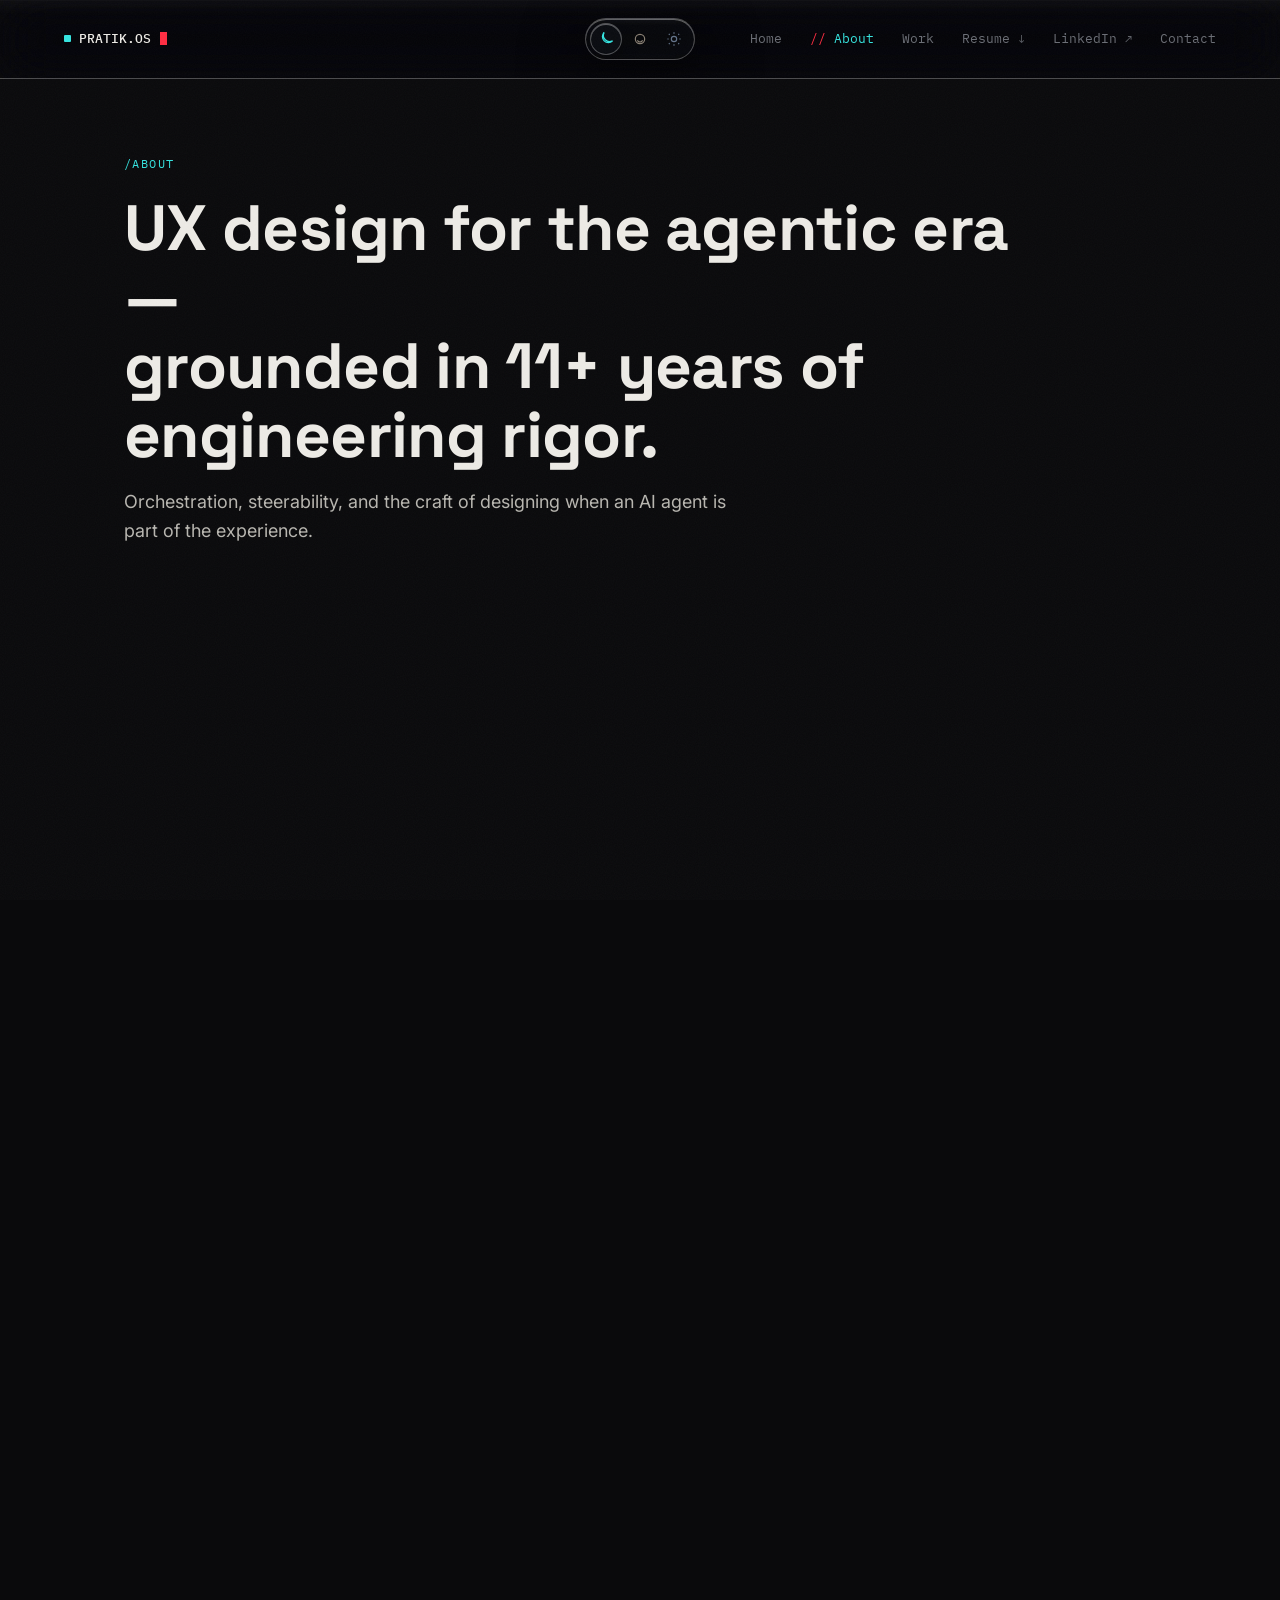
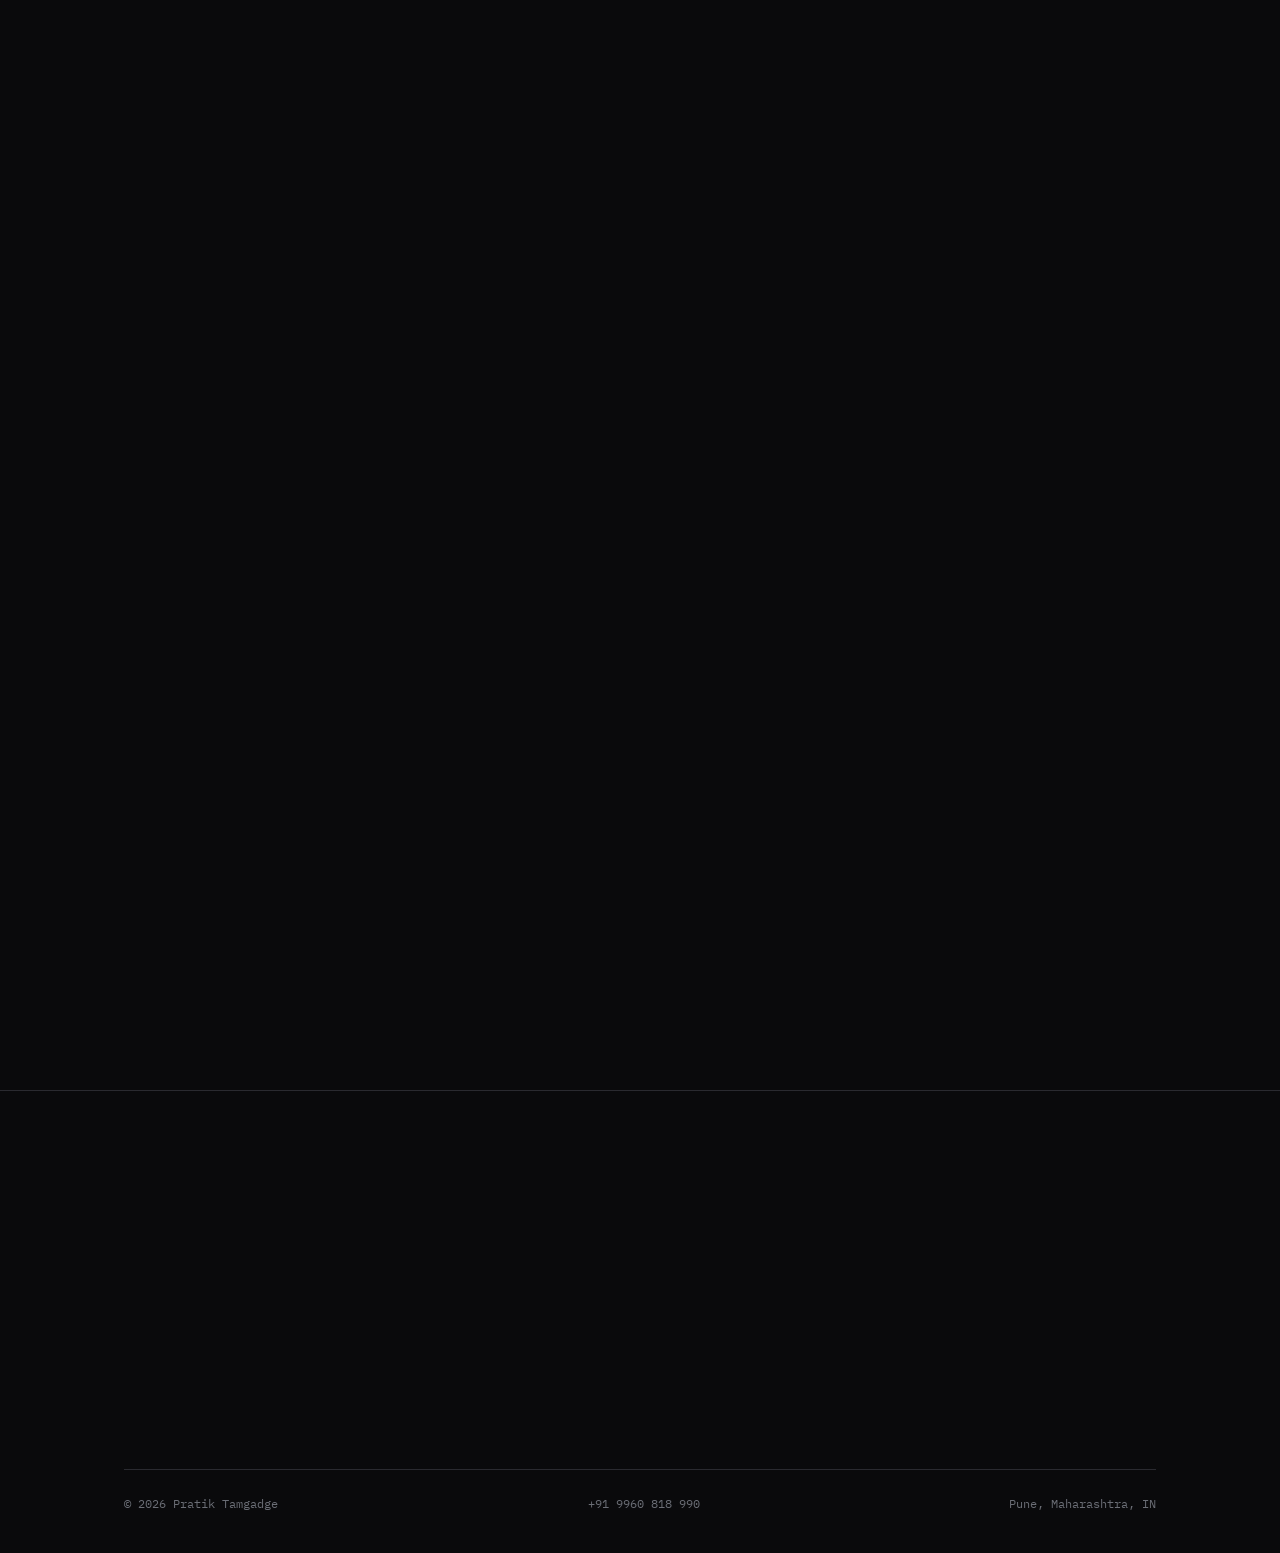
==== commit 3515ec7d: "Fix 60Hz animation feel and mobile hamburger nav. Normalize motion across refresh rates with delta-t" ====
--- a/about.html
+++ b/about.html
@@ -8,7 +8,7 @@
 <title>About — Pratik Tamgadge</title>
 <meta name="description" content="UX Lead designing at the intersection of usability and agentic AI Orchestration & Steerability">
 <script src="assets/theme-init.js"></script>
-<link rel="stylesheet" href="assets/styles.css?v=glass3">
+<link rel="stylesheet" href="assets/styles.css?v=glass4">
 </head>
 <body>
 
@@ -153,6 +153,6 @@
   </div>
 </footer>
 
-<script src="assets/script.js"></script>
+<script src="assets/script.js?v=track7"></script>
 </body>
 </html>
--- a/assets/styles.css
+++ b/assets/styles.css
@@ -133,6 +133,8 @@
 
   --container: 1160px;
   --edge: clamp(24px, 5vw, 64px);
+  --topbar-height: 58px;
+  --motion-scale: 1;
 }
 
 /* ==========================================================================
@@ -516,32 +518,58 @@
   width: 36px; height: 36px;
   border-radius: 4px;
   cursor: pointer;
+  touch-action: manipulation;
+}
+
+body.nav-open {
+  overflow: hidden;
 }
 
 @media (max-width: 720px) {
-  .topbar__nav {
+  .topbar__nav,
+  .topbar__nav.topbar__nav--mobile {
     position: fixed;
-    top: 58px; left: 0; right: 0;
+    top: var(--topbar-height);
+    left: 0;
+    right: 0;
+    z-index: 1001;
     background: var(--glass-bg-strong);
     border-bottom: 1px solid var(--glass-border);
     flex-direction: column;
     gap: 0;
     padding: 8px 0;
+    max-height: calc(100dvh - var(--topbar-height));
+    overflow-y: auto;
+    -webkit-overflow-scrolling: touch;
     transform: translateY(-8px);
     opacity: 0;
+    visibility: hidden;
     pointer-events: none;
-    transition: all 0.25s ease;
+    transition: opacity 0.25s ease, transform 0.25s ease, visibility 0.25s ease;
   }
-  .topbar__nav.open {
+  .topbar__nav.open,
+  .topbar__nav.topbar__nav--mobile.open {
     transform: translateY(0);
     opacity: 1;
+    visibility: visible;
     pointer-events: auto;
   }
   .topbar__nav a {
     padding: 14px var(--edge);
     border-bottom: 1px solid var(--line);
+    min-height: 44px;
+    display: flex;
+    align-items: center;
   }
-  .menu-toggle { display: block; }
+  .menu-toggle {
+    display: flex;
+    align-items: center;
+    justify-content: center;
+    min-width: 44px;
+    min-height: 44px;
+    z-index: 1002;
+    position: relative;
+  }
   .topbar__right { gap: 10px; }
   .theme-switcher {
     transform: scale(0.88);
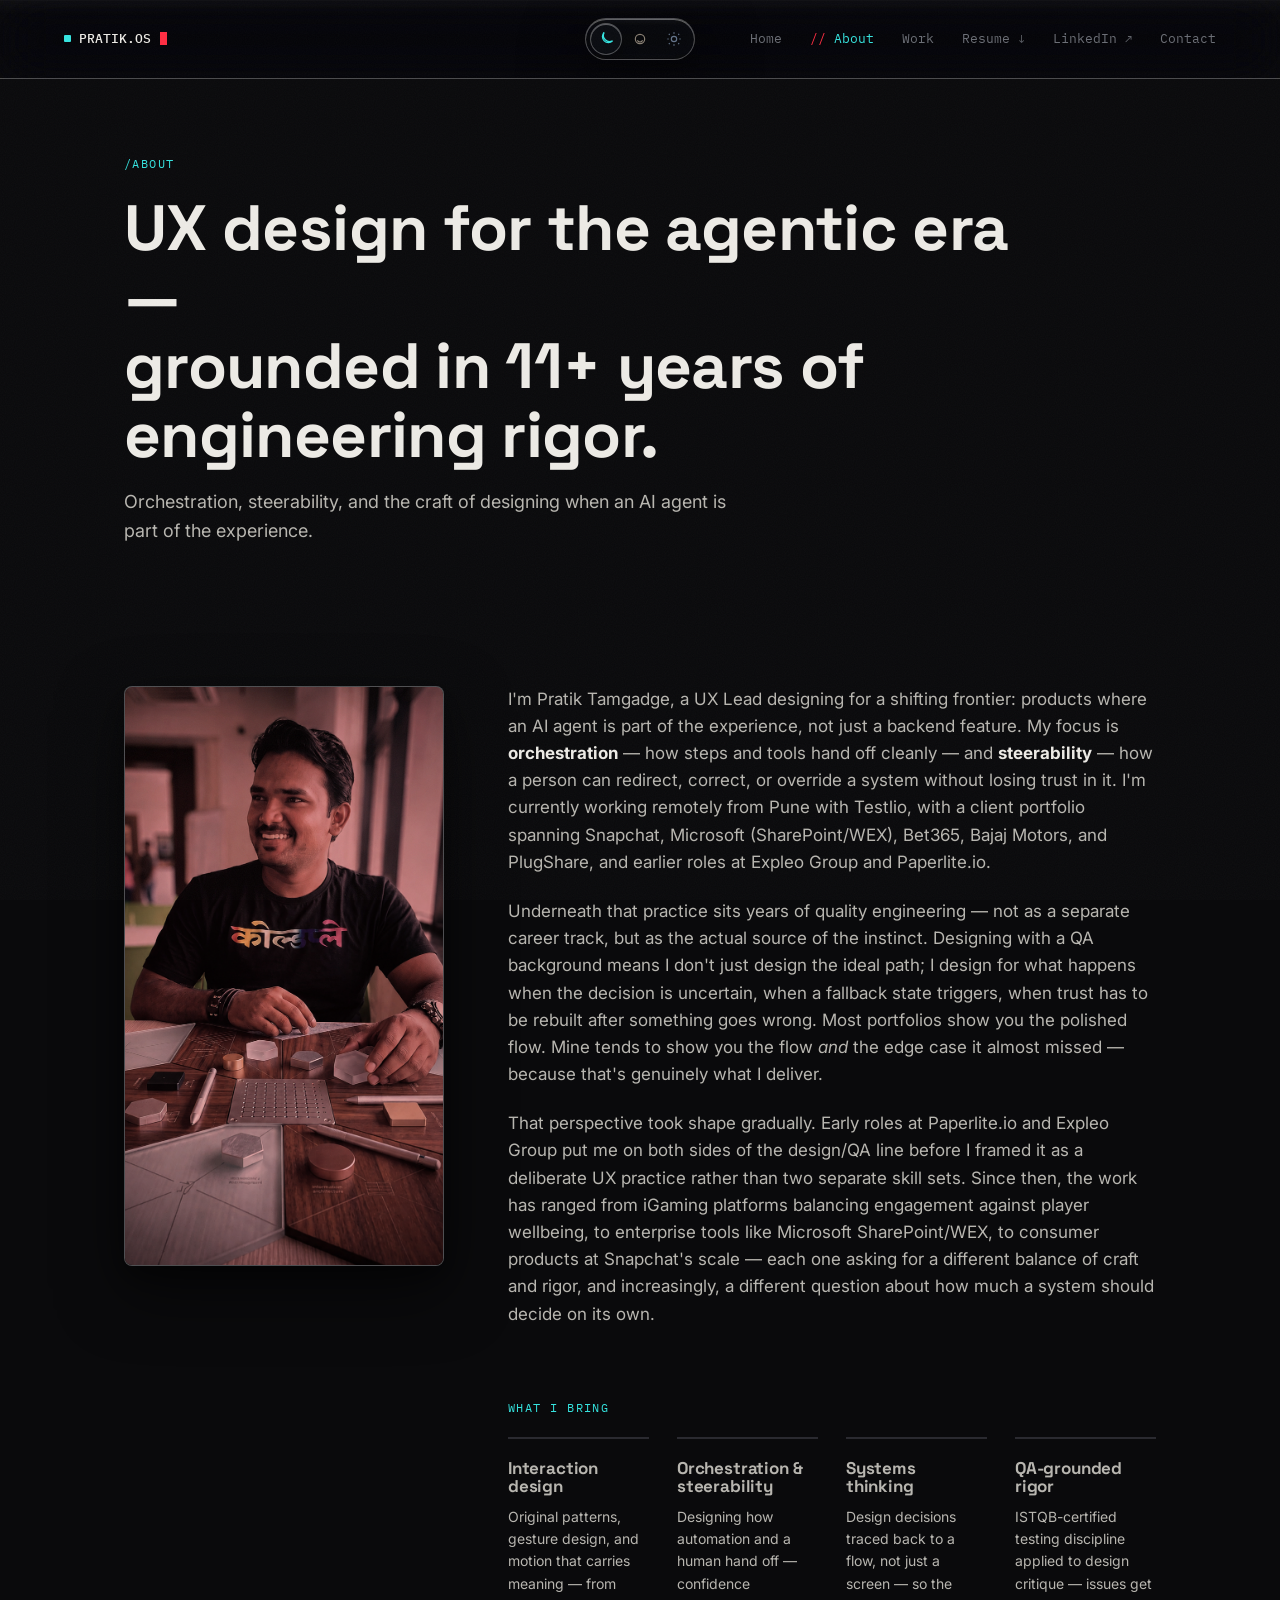
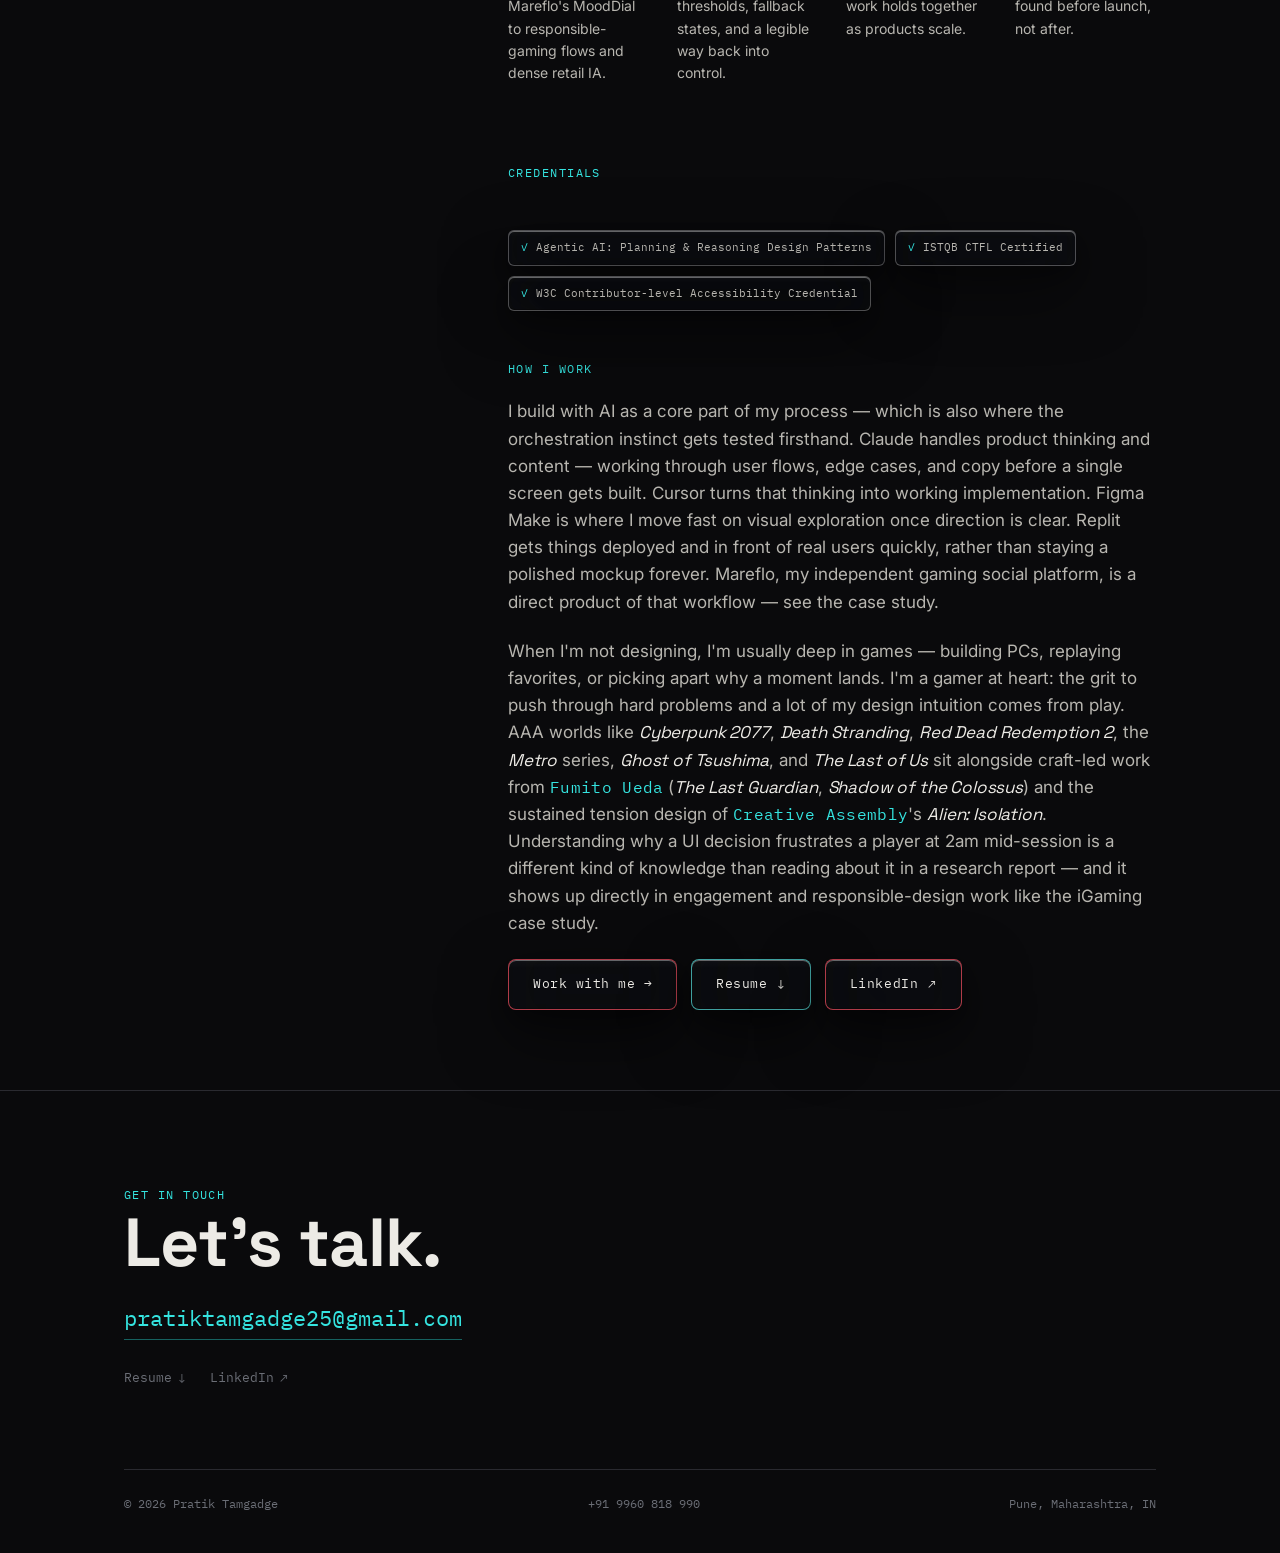
==== commit b42e4117: "Make work tiles theme-agnostic with darker glass for contrast. Lock space-window tiles to Amoled sty" ====
--- a/about.html
+++ b/about.html
@@ -8,7 +8,7 @@
 <title>About — Pratik Tamgadge</title>
 <meta name="description" content="UX Lead designing at the intersection of usability and agentic AI Orchestration & Steerability">
 <script src="assets/theme-init.js"></script>
-<link rel="stylesheet" href="assets/styles.css?v=glass4">
+<link rel="stylesheet" href="assets/styles.css?v=glass5">
 </head>
 <body>
 
--- a/assets/styles.css
+++ b/assets/styles.css
@@ -253,7 +253,6 @@
 
 @supports not ((backdrop-filter: blur(1px)) or (-webkit-backdrop-filter: blur(1px))) {
   .topbar,
-  .case-card,
   .btn,
   .bento-tile,
   .credential-tag,
@@ -1048,9 +1047,26 @@
 }
 
 .case-card {
+  /* Theme-agnostic — fixed Amoled “space window” portal */
+  --tile-glass-bg: rgba(8, 9, 14, 0.68);
+  --tile-glass-bg-hover: rgba(10, 11, 18, 0.78);
+  --tile-glass-border: rgba(255, 255, 255, 0.22);
+  --tile-text: #f2f0eb;
+  --tile-text-dim: #cdc9c2;
+  --tile-tag: #a8adb8;
+  --tile-glow-cyan: #35e4e0;
+  --tile-glow-red: #ff2d42;
+  --tile-blend: screen;
+  --tile-glass-filter: blur(48px) saturate(220%) brightness(0.96) contrast(1.08);
+  --tile-glass-shadow:
+    0 24px 64px rgba(0, 0, 0, 0.55),
+    0 8px 24px rgba(0, 0, 0, 0.32),
+    inset 0 1px 0 rgba(255, 255, 255, 0.34),
+    inset 0 -1px 0 rgba(0, 0, 0, 0.28);
+
   grid-column: span 2;
   grid-row: span 2;
-  border: 1px solid var(--glass-border);
+  border: 1px solid var(--tile-glass-border);
   border-radius: 12px;
   padding: 28px;
   display: flex;
@@ -1059,9 +1075,29 @@
   position: relative;
   overflow: hidden;
   transform-style: preserve-3d;
-  background: var(--glass-bg);
+  background: var(--tile-glass-bg);
+  -webkit-backdrop-filter: var(--tile-glass-filter);
+  backdrop-filter: var(--tile-glass-filter);
+  box-shadow: var(--tile-glass-shadow);
+  color: var(--tile-text);
   transition: transform 0.42s cubic-bezier(0.22, 1, 0.36, 1), border-color 0.35s ease, background 0.35s ease, box-shadow 0.35s ease;
   isolation: isolate;
+}
+
+.case-card--cyan { --card-glow: var(--tile-glow-cyan); }
+.case-card--red { --card-glow: var(--tile-glow-red); }
+
+[data-theme="beige"] .case-card,
+[data-theme="sunshine"] .case-card {
+  box-shadow:
+    var(--tile-glass-shadow),
+    0 0 0 1px rgba(0, 0, 0, 0.1);
+}
+
+@supports not ((backdrop-filter: blur(1px)) or (-webkit-backdrop-filter: blur(1px))) {
+  .case-card {
+    background: #0a0b10;
+  }
 }
 
 @media (max-width: 560px) {
@@ -1071,8 +1107,8 @@
 }
 
 .case-card:hover {
-  border-color: color-mix(in srgb, var(--card-glow, var(--cyan)) 55%, var(--glass-border));
-  background: var(--glass-bg-hover);
+  border-color: color-mix(in srgb, var(--card-glow, var(--tile-glow-cyan)) 55%, var(--tile-glass-border));
+  background: var(--tile-glass-bg-hover);
 }
 
 @media (prefers-reduced-motion: reduce) {
@@ -1083,6 +1119,24 @@
   .case-card:hover {
     transform: translateY(-2px);
   }
+}
+
+.case-card::after {
+  display: block;
+  content: "";
+  position: absolute;
+  inset: 0;
+  border-radius: inherit;
+  pointer-events: none;
+  z-index: 1;
+  opacity: 1;
+  background: linear-gradient(
+    180deg,
+    rgba(6, 7, 12, 0.18) 0%,
+    rgba(6, 7, 12, 0.42) 48%,
+    rgba(6, 7, 12, 0.82) 100%
+  );
+  box-shadow: none;
 }
 
 .case-card__halation {
@@ -1119,7 +1173,7 @@
   content: "";
   position: absolute;
   inset: -30%;
-  background: radial-gradient(circle at var(--halation-x, 78%) var(--halation-y, 40%), var(--card-glow, var(--cyan)), transparent 62%);
+  background: radial-gradient(circle at var(--halation-x, 78%) var(--halation-y, 40%), var(--card-glow, var(--tile-glow-cyan)), transparent 62%);
   opacity: 0;
   filter: blur(24px);
   transition: opacity 0.45s ease;
@@ -1146,12 +1200,12 @@
 .case-card__tag {
   font-family: var(--font-mono);
   font-size: 11px;
-  color: var(--graphite);
+  color: var(--tile-tag);
 }
 
 .case-card__arrow {
   font-family: var(--font-mono);
-  color: var(--card-glow, var(--cyan));
+  color: var(--card-glow, var(--tile-glow-cyan));
   transition: transform 0.3s ease;
 }
 .case-card:hover .case-card__arrow { transform: translate(4px, -4px); }
@@ -1159,10 +1213,11 @@
 .case-card h3 {
   font-size: clamp(20px, 2.4vw, 26px);
   margin-top: 16px;
+  color: var(--tile-text);
 }
 
 .case-card p {
-  color: var(--bone-dim);
+  color: var(--tile-text-dim);
   font-size: 14px;
   margin-top: 10px;
 }
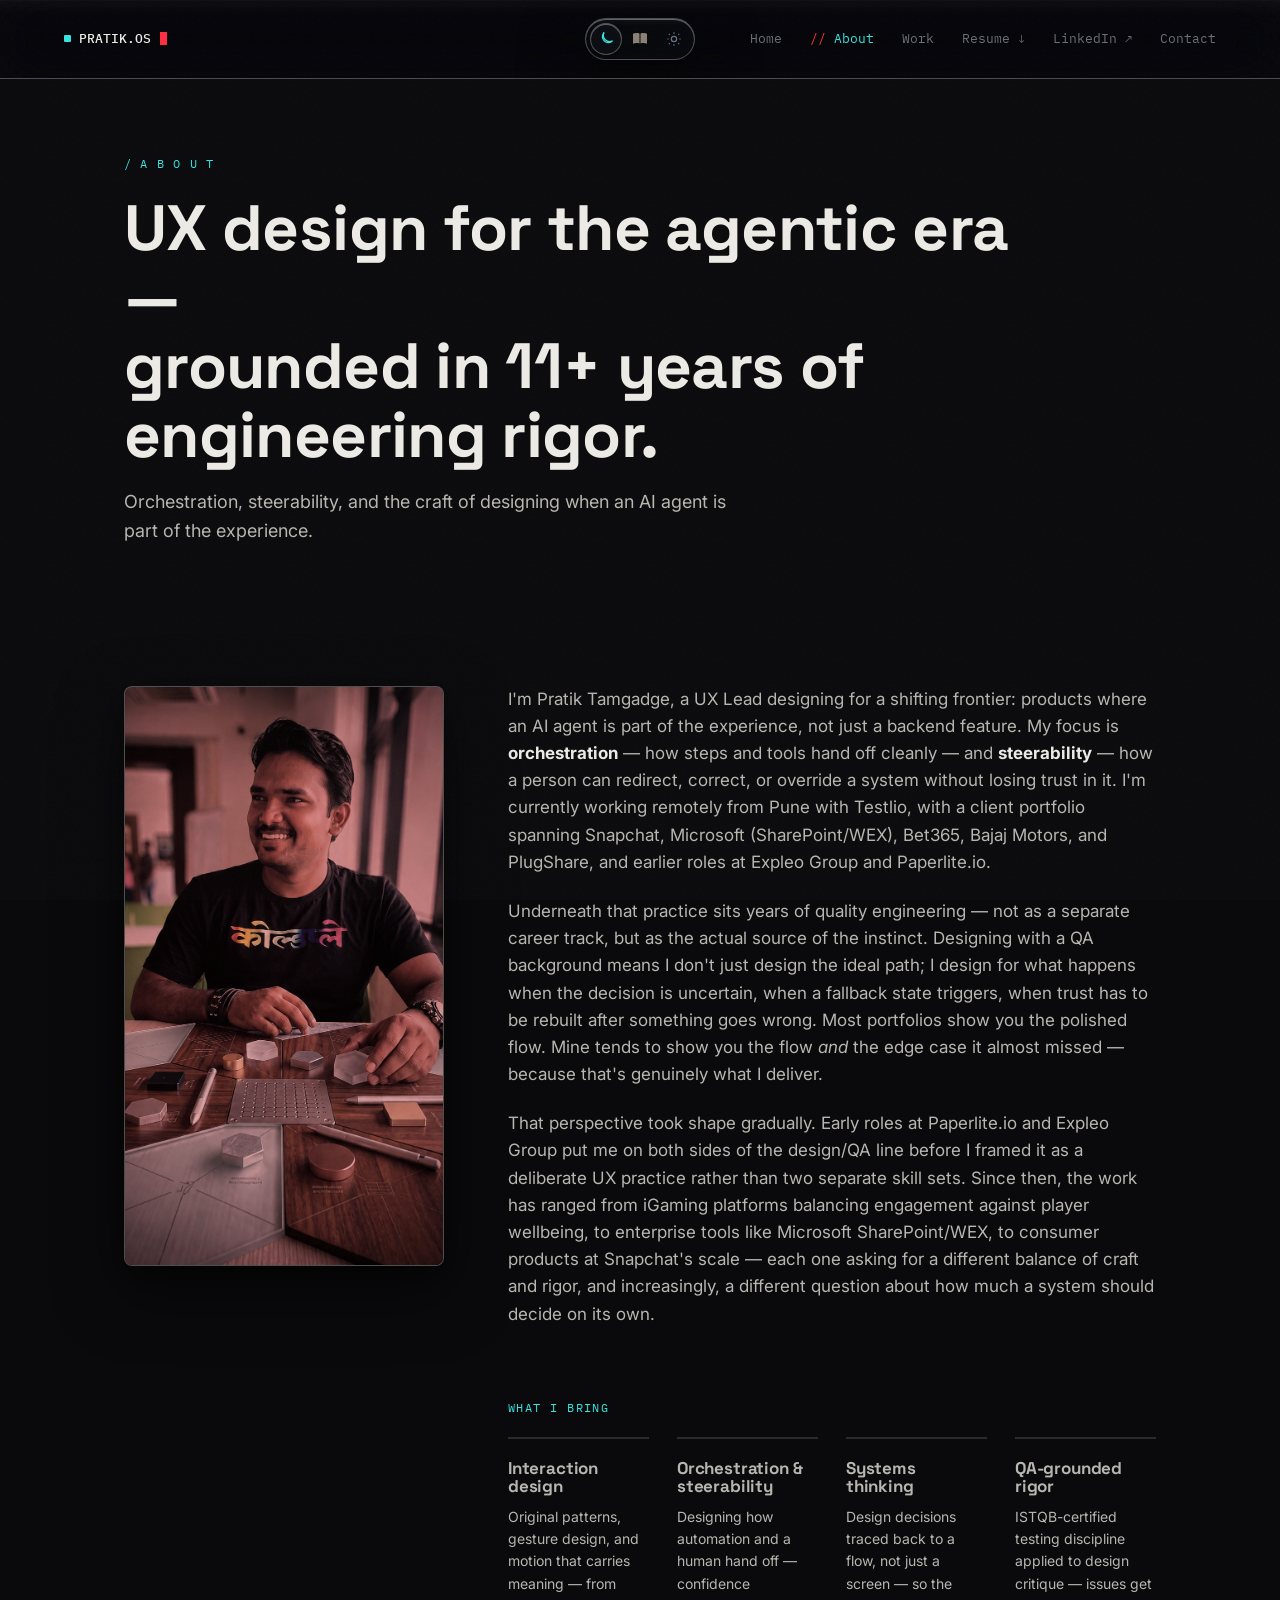
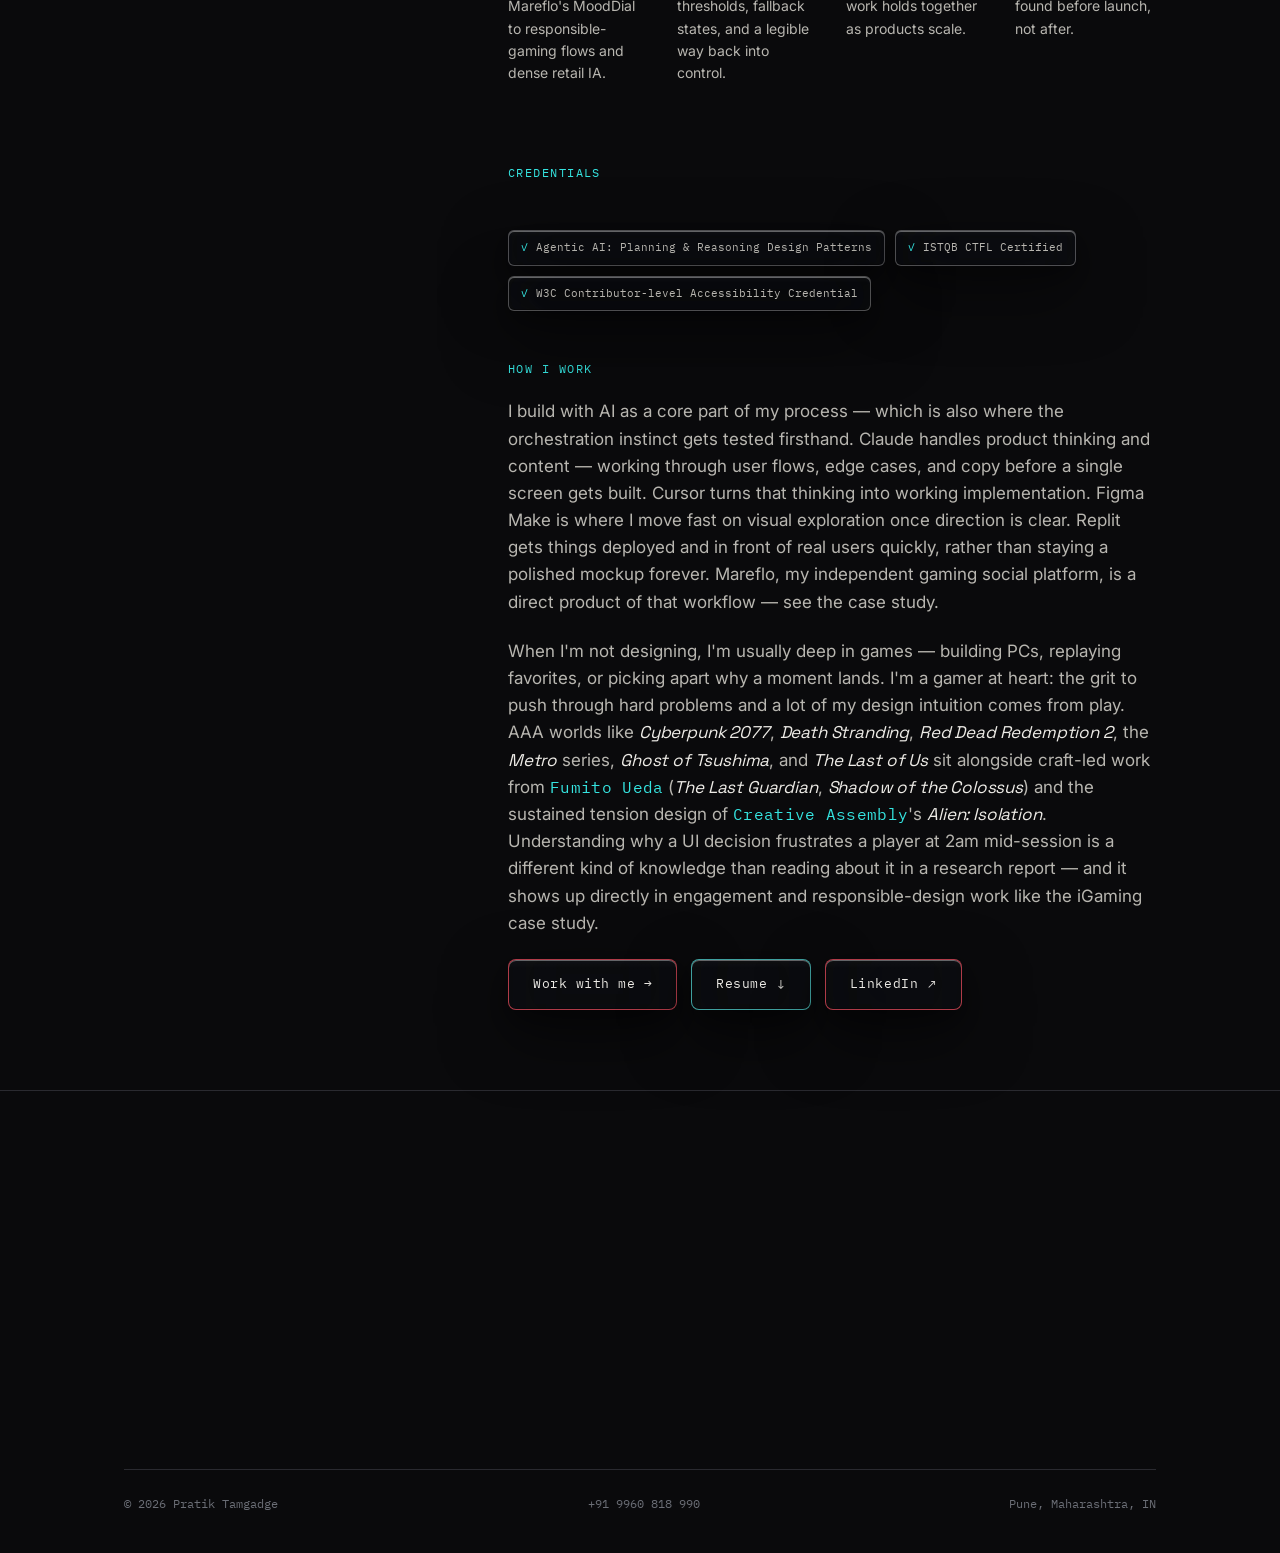
==== commit 91dd1c88: "Add matrix eyebrows, gentle name reveal, and book page-turn theme icon. Replace the hero scramble an" ====
--- a/about.html
+++ b/about.html
@@ -8,7 +8,7 @@
 <title>About — Pratik Tamgadge</title>
 <meta name="description" content="UX Lead designing at the intersection of usability and agentic AI Orchestration & Steerability">
 <script src="assets/theme-init.js"></script>
-<link rel="stylesheet" href="assets/styles.css?v=glass5">
+<link rel="stylesheet" href="assets/styles.css?v=glass21">
 </head>
 <body>
 
@@ -28,7 +28,7 @@
 </div>
 
 <header class="case-hero container">
-  <div class="eyebrow">/about</div>
+  <div class="eyebrow matrix-boot" data-matrix-boot>/about</div>
   <h1>UX design for the agentic era —<br>grounded in 11+ years of engineering rigor.</h1>
   <p class="case-hero__sub">
     Orchestration, steerability, and the craft of designing when an AI agent is part of the experience.
@@ -153,6 +153,6 @@
   </div>
 </footer>
 
-<script src="assets/script.js?v=track7"></script>
+<script src="assets/script.js?v=track15"></script>
 </body>
 </html>
--- a/assets/styles.css
+++ b/assets/styles.css
@@ -474,18 +474,34 @@
   50%, 100% { opacity: 0; }
 }
 
-.status-dot {
-  width: 7px; height: 7px;
-  border-radius: 50%;
-  background: var(--cyan);
-  box-shadow: 0 0 8px var(--cyan);
-  animation: pulse 2.4s ease-in-out infinite;
-  flex-shrink: 0;
-}
-
-@keyframes pulse {
-  0%, 100% { opacity: 1; }
-  50% { opacity: 0.35; }
+/* Matrix slot-boot — hero eyebrow decode */
+.matrix-boot {
+  font-variant-numeric: tabular-nums;
+}
+
+.matrix-boot--active {
+  opacity: 1 !important;
+  animation: none !important;
+}
+
+.matrix-char {
+  display: inline-block;
+  min-width: 0.55ch;
+  text-align: center;
+}
+
+.matrix-char--space {
+  min-width: 0.35ch;
+}
+
+.matrix-char.is-spinning {
+  color: var(--cyan);
+  text-shadow: 0 0 10px color-mix(in srgb, var(--cyan) 55%, transparent);
+}
+
+.matrix-char.is-locked {
+  color: inherit;
+  text-shadow: none;
 }
 
 .topbar__nav {
@@ -625,7 +641,8 @@
   transition: color 0.3s ease, transform 0.35s cubic-bezier(0.34, 1.35, 0.64, 1);
 }
 
-.theme-switcher__btn svg {
+.theme-switcher__btn svg,
+.theme-switcher__btn .theme-icon-book {
   width: 16px;
   height: 16px;
   transition: transform 0.4s cubic-bezier(0.34, 1.35, 0.64, 1), opacity 0.3s ease;
@@ -652,6 +669,57 @@
 .theme-switcher__btn[data-theme="amoled"].is-active svg {
   transform: scale(1.1);
   animation: moon-pulse 3s ease-in-out infinite;
+}
+
+.theme-switcher__btn[data-theme="beige"] {
+  overflow: hidden;
+}
+
+.theme-switcher__btn[data-theme="beige"].is-active svg.theme-icon-book {
+  transform: none;
+}
+
+.theme-switcher__btn[data-theme="beige"] svg.theme-icon-book {
+  overflow: hidden;
+  display: block;
+}
+
+.theme-switcher__btn[data-theme="beige"] .book-page-next {
+  opacity: 0;
+}
+
+.theme-switcher__btn[data-theme="beige"] .book-page-next__lines {
+  opacity: 0.45;
+}
+
+.theme-switcher__btn[data-theme="beige"].is-active .book-page-next {
+  opacity: 1;
+}
+
+.theme-switcher__btn[data-theme="beige"].is-active .book-flip {
+  transform-box: fill-box;
+  transform-origin: left center;
+  animation: book-page-turn 3.2s ease-in-out infinite;
+}
+
+.theme-switcher__btn[data-theme="beige"].is-active .book-page-left {
+  animation: book-left-receive 3.2s ease-in-out infinite;
+}
+
+@keyframes book-page-turn {
+  0%, 10% { transform: scaleX(1) translateX(0); }
+  52% { transform: scaleX(0.32) translateX(0); }
+  68% { transform: scaleX(0.14) translateX(0); }
+  78% { transform: scaleX(0.09) translateX(0); }
+  86% { transform: scaleX(0.05) translateX(-3.6px); }
+  92% { transform: scaleX(0.05) translateX(-3.6px); }
+  100% { transform: scaleX(1) translateX(0); }
+}
+
+@keyframes book-left-receive {
+  0%, 82% { opacity: 1; }
+  88%, 94% { opacity: 0.7; }
+  100% { opacity: 1; }
 }
 
 @keyframes sun-spin {
@@ -671,11 +739,41 @@
 }
 
 @media (prefers-reduced-motion: reduce) {
+  .matrix-char.is-spinning {
+    color: inherit;
+    text-shadow: none;
+  }
+
   .theme-switcher__thumb,
   .theme-switcher__btn,
-  .theme-switcher__btn svg {
+  .theme-switcher__btn svg,
+  .theme-switcher__btn .theme-icon-book {
     transition: none !important;
     animation: none !important;
+  }
+
+  .gentle-char,
+  .gentle-char--settled {
+    opacity: 1;
+    transform: none;
+    animation: none !important;
+  }
+
+  .gentle-char__inner {
+    filter: none;
+    animation: none !important;
+  }
+
+  .hero h1 .accent.gentle-reveal--done {
+    animation: none !important;
+  }
+
+  .theme-switcher__btn[data-theme="beige"] .book-flip {
+    animation: none !important;
+  }
+
+  .theme-switcher__btn[data-theme="beige"] .book-page-next {
+    opacity: 0 !important;
   }
 }
 
@@ -777,9 +875,15 @@
 }
 
 @media (max-width: 900px) {
+  .hero__visual-layer {
+    min-height: 100svh;
+  }
+
   .hero__sticks-hitzone {
     width: 100%;
-  }
+    min-height: 100svh;
+  }
+
   .hero__sticks-ropes {
     opacity: 0.55;
   }
@@ -832,6 +936,13 @@
   );
 }
 
+@media (max-width: 900px) {
+  .hero__accent-glow {
+    left: 0;
+    width: min(58vw, 280px);
+  }
+}
+
 .hero__eyebrow,
 .hero h1 {
   position: relative;
@@ -852,11 +963,57 @@
   animation-delay: 0.25s;
 }
 
-.hero h1 span {
+.hero h1 > span {
   display: block;
 }
 
 .hero h1 .accent { color: var(--cyan); }
+
+.gentle-char {
+  display: inline-block;
+  opacity: 0;
+  transform: translateY(16px);
+  animation: gentle-char-rise 1.15s cubic-bezier(0.22, 1, 0.36, 1) forwards;
+}
+
+.gentle-char__inner {
+  display: inline-block;
+  filter: blur(5px);
+  animation: gentle-char-focus 1.15s cubic-bezier(0.22, 1, 0.36, 1) forwards;
+}
+
+.gentle-char--settled {
+  opacity: 1;
+  transform: translateY(0);
+  animation: none;
+}
+
+.gentle-char--settled .gentle-char__inner {
+  filter: none;
+  animation: none;
+}
+
+.hero h1 .accent.gentle-reveal--done {
+  animation: accent-breathe 5.5s ease-in-out 0.35s infinite;
+}
+
+@keyframes gentle-char-rise {
+  to {
+    opacity: 1;
+    transform: translateY(0);
+  }
+}
+
+@keyframes gentle-char-focus {
+  0% { filter: blur(5px); }
+  75% { filter: blur(0.8px); }
+  100% { filter: blur(0); }
+}
+
+@keyframes accent-breathe {
+  0%, 100% { text-shadow: 0 0 0 transparent; }
+  50% { text-shadow: 0 0 28px color-mix(in srgb, var(--cyan) 32%, transparent); }
+}
 
 .hero__thesis {
   max-width: 640px;
@@ -1037,6 +1194,85 @@
   grid-auto-rows: 160px;
   gap: 16px;
   perspective: 1400px;
+  position: relative;
+}
+
+.case-ship {
+  position: absolute;
+  top: 0;
+  left: 0;
+  z-index: 1;
+  pointer-events: none;
+  transform-origin: 50% 50%;
+  will-change: transform, opacity;
+  width: 56px;
+  visibility: hidden;
+}
+
+.case-ship__img {
+  display: block;
+  width: 100%;
+  height: auto;
+  pointer-events: none;
+  user-select: none;
+  -webkit-user-drag: none;
+  filter: brightness(0.72) contrast(1.08);
+}
+
+.case-ship__beacon {
+  position: absolute;
+  width: 2px;
+  height: 2px;
+  border-radius: 50%;
+  background: #e8283a;
+  box-shadow:
+    0 0 2px rgba(255, 45, 66, 0.9),
+    0 0 5px rgba(255, 45, 66, 0.45);
+  transform: translate(-50%, -50%);
+  opacity: 0;
+  animation: ship-beacon-blink var(--blink-dur, 1.6s) infinite steps(1, end);
+  animation-delay: var(--blink-delay, 0s);
+}
+
+.case-ship__beacon--left {
+  left: 21.3%;
+  top: 13.4%;
+  --blink-dur: 14s;
+  --blink-delay: 0.4s;
+}
+
+.case-ship__beacon--center {
+  left: 46.9%;
+  top: 0.9%;
+  width: 2.5px;
+  height: 2.5px;
+  background: #1d4ed8;
+  box-shadow:
+    0 0 2px rgba(29, 78, 216, 0.95),
+    0 0 5px rgba(37, 99, 235, 0.55);
+  --blink-dur: 17s;
+  --blink-delay: 5.5s;
+}
+
+.case-ship__beacon--right {
+  left: 74.4%;
+  top: 9.5%;
+  --blink-dur: 15.5s;
+  --blink-delay: 9s;
+}
+
+@keyframes ship-beacon-blink {
+  0%, 6%, 100% { opacity: 0; }
+  8%, 14% { opacity: 1; }
+  18%, 24% { opacity: 0.15; }
+  28%, 34% { opacity: 0.95; }
+  40%, 48% { opacity: 0; }
+  52%, 58% { opacity: 0.7; }
+  64%, 100% { opacity: 0; }
+}
+
+@media (prefers-reduced-motion: reduce) {
+  .case-ship { display: none; }
 }
 
 @media (max-width: 900px) {
@@ -1188,13 +1424,13 @@
   justify-content: space-between;
   align-items: flex-start;
   position: relative;
-  z-index: 2;
+  z-index: 4;
 }
 
 .case-card h3,
 .case-card p {
   position: relative;
-  z-index: 2;
+  z-index: 4;
 }
 
 .case-card__tag {
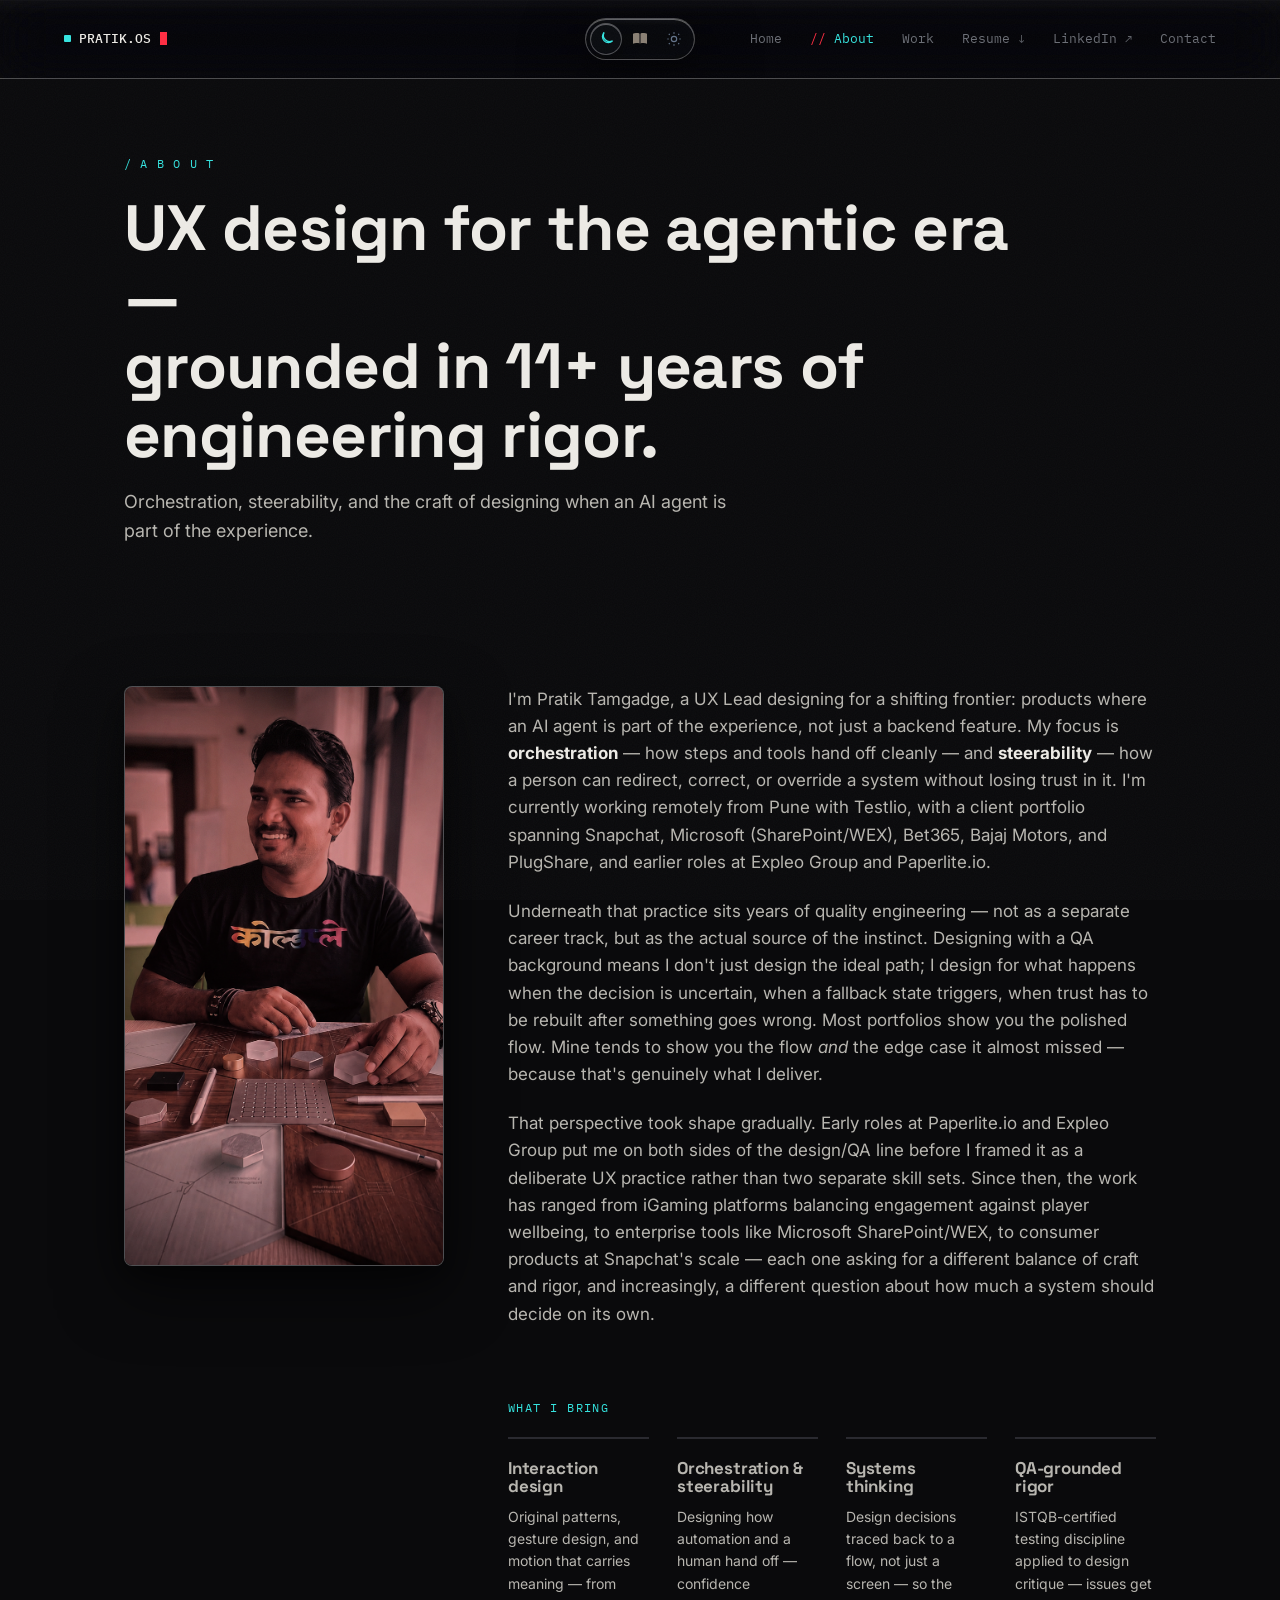
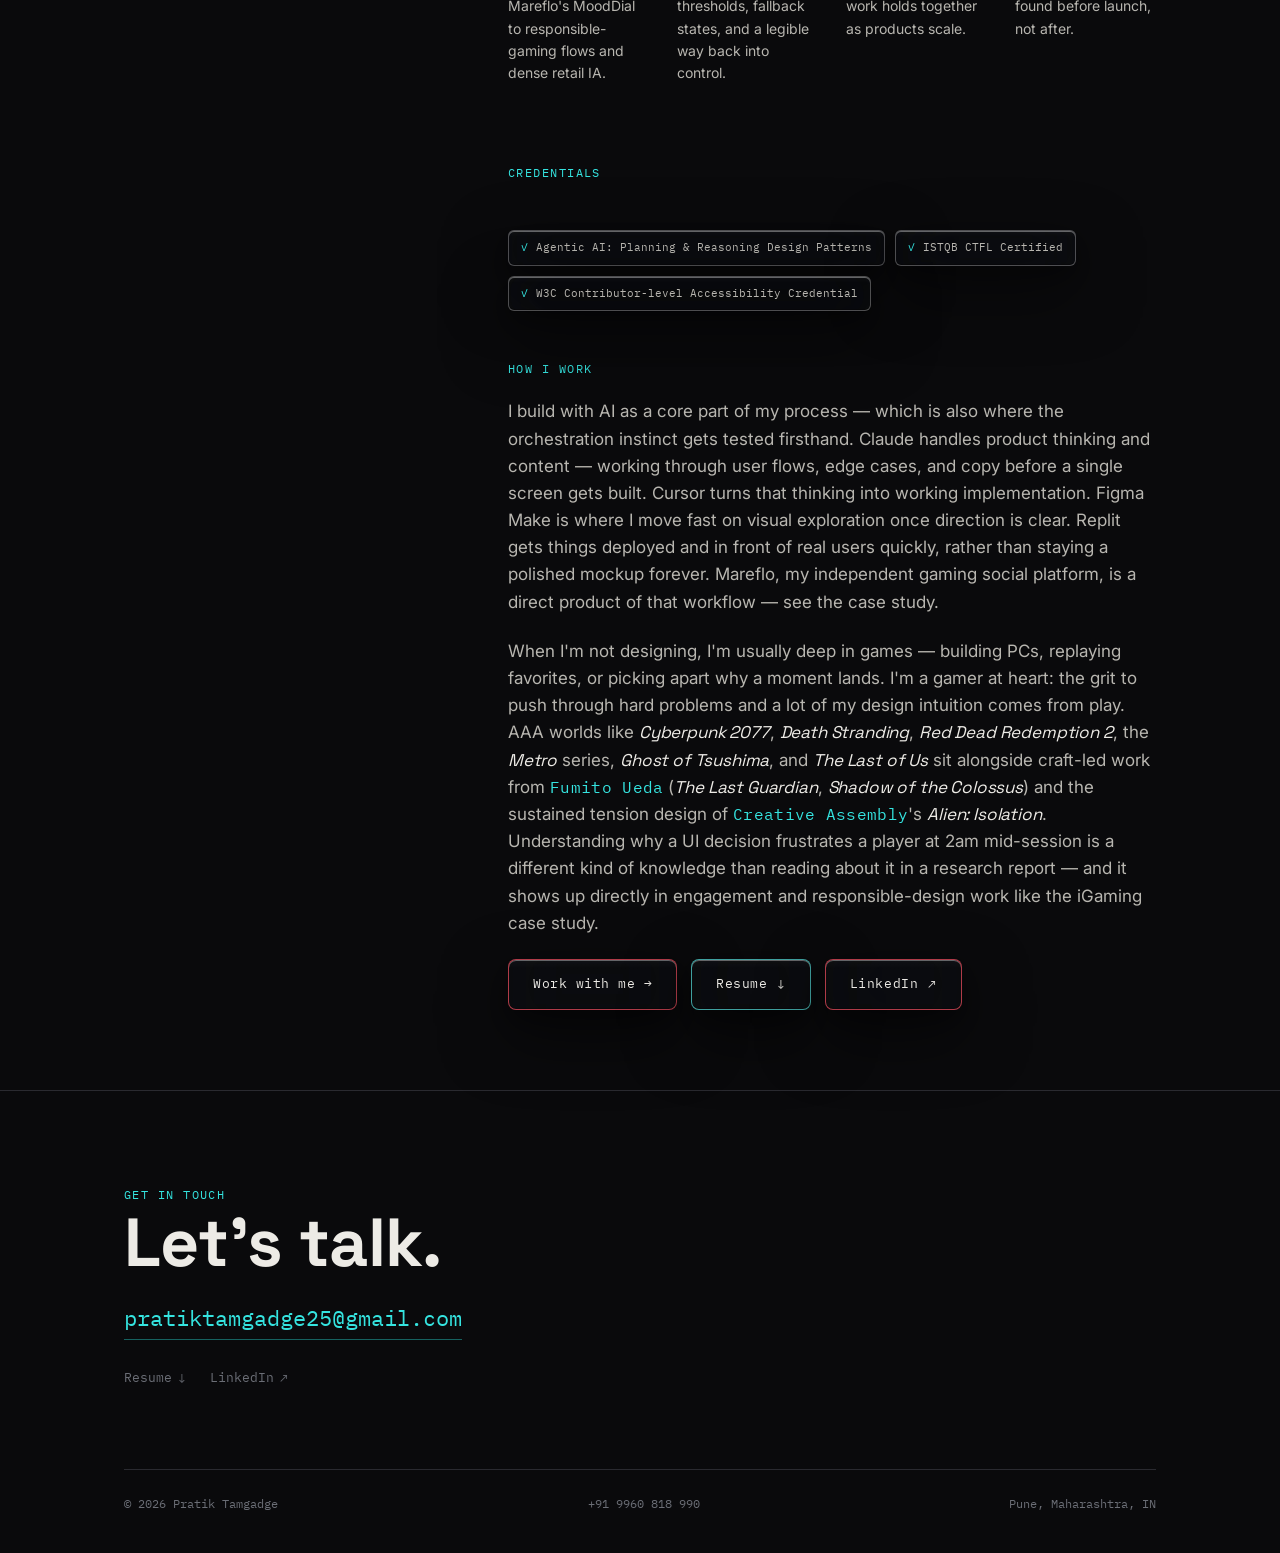
==== commit cc3d9178: "Improve theme switcher glass visibility on light themes. Make the thumb circle more translucent and " ====
--- a/about.html
+++ b/about.html
@@ -8,7 +8,7 @@
 <title>About — Pratik Tamgadge</title>
 <meta name="description" content="UX Lead designing at the intersection of usability and agentic AI Orchestration & Steerability">
 <script src="assets/theme-init.js"></script>
-<link rel="stylesheet" href="assets/styles.css?v=glass21">
+<link rel="stylesheet" href="assets/styles.css?v=glass22">
 </head>
 <body>
 
--- a/assets/styles.css
+++ b/assets/styles.css
@@ -234,7 +234,16 @@
 }
 
 .theme-switcher__thumb::after {
-  display: none;
+  display: block;
+  opacity: 0.1;
+  background: linear-gradient(
+    165deg,
+    color-mix(in srgb, var(--glass-rim) 70%, transparent) 0%,
+    transparent 42%
+  );
+  box-shadow:
+    inset 0 1px 0 color-mix(in srgb, var(--glass-rim) 55%, transparent),
+    inset 0 0 10px color-mix(in srgb, var(--glass-rim) 18%, transparent);
 }
 
 .topbar > *,
@@ -620,9 +629,66 @@
   background: var(--glass-bg-strong);
   border: 1px solid var(--glass-border);
   box-shadow: var(--glass-shadow);
-  transition: transform 0.45s cubic-bezier(0.34, 1.35, 0.64, 1), background-color 0.5s ease;
+  -webkit-backdrop-filter: var(--glass-filter-thick);
+  backdrop-filter: var(--glass-filter-thick);
+  isolation: isolate;
+  overflow: hidden;
+  transition:
+    transform 0.45s cubic-bezier(0.34, 1.35, 0.64, 1),
+    background-color 0.5s ease,
+    border-color 0.5s ease,
+    box-shadow 0.5s ease;
   pointer-events: none;
   z-index: 0;
+}
+
+[data-theme="beige"] .theme-switcher,
+[data-theme="sunshine"] .theme-switcher {
+  background: color-mix(in srgb, var(--void-2) 28%, transparent);
+  border-color: color-mix(in srgb, var(--bone) 12%, var(--glass-border));
+  box-shadow:
+    0 10px 28px var(--shadow-soft),
+    inset 0 1px 0 color-mix(in srgb, var(--glass-rim) 65%, transparent);
+}
+
+[data-theme="beige"] .theme-switcher__thumb,
+[data-theme="sunshine"] .theme-switcher__thumb {
+  background: rgba(255, 255, 255, 0.34);
+  border: 1px solid rgba(255, 255, 255, 0.92);
+  -webkit-backdrop-filter: blur(32px) saturate(240%) brightness(1.18) contrast(1.12);
+  backdrop-filter: blur(32px) saturate(240%) brightness(1.18) contrast(1.12);
+}
+
+[data-theme="beige"] .theme-switcher__thumb {
+  box-shadow:
+    0 8px 22px rgba(44, 38, 32, 0.16),
+    0 2px 8px rgba(44, 38, 32, 0.1),
+    inset 0 2px 5px rgba(255, 255, 255, 0.98),
+    inset 0 -1px 3px rgba(44, 38, 32, 0.08),
+    0 0 0 1px rgba(44, 38, 32, 0.06);
+}
+
+[data-theme="sunshine"] .theme-switcher__thumb {
+  box-shadow:
+    0 8px 24px rgba(15, 23, 42, 0.14),
+    0 2px 8px rgba(15, 23, 42, 0.08),
+    inset 0 2px 6px rgba(255, 255, 255, 1),
+    inset 0 -1px 3px rgba(15, 23, 42, 0.06),
+    0 0 0 1px rgba(15, 23, 42, 0.05);
+}
+
+[data-theme="beige"] .theme-switcher__thumb::after,
+[data-theme="sunshine"] .theme-switcher__thumb::after {
+  opacity: 0.62;
+  background: linear-gradient(
+    155deg,
+    rgba(255, 255, 255, 0.95) 0%,
+    rgba(255, 255, 255, 0.35) 32%,
+    transparent 54%
+  );
+  box-shadow:
+    inset 0 1px 0 rgba(255, 255, 255, 0.95),
+    inset 0 0 14px rgba(255, 255, 255, 0.4);
 }
 
 .theme-switcher__btn {
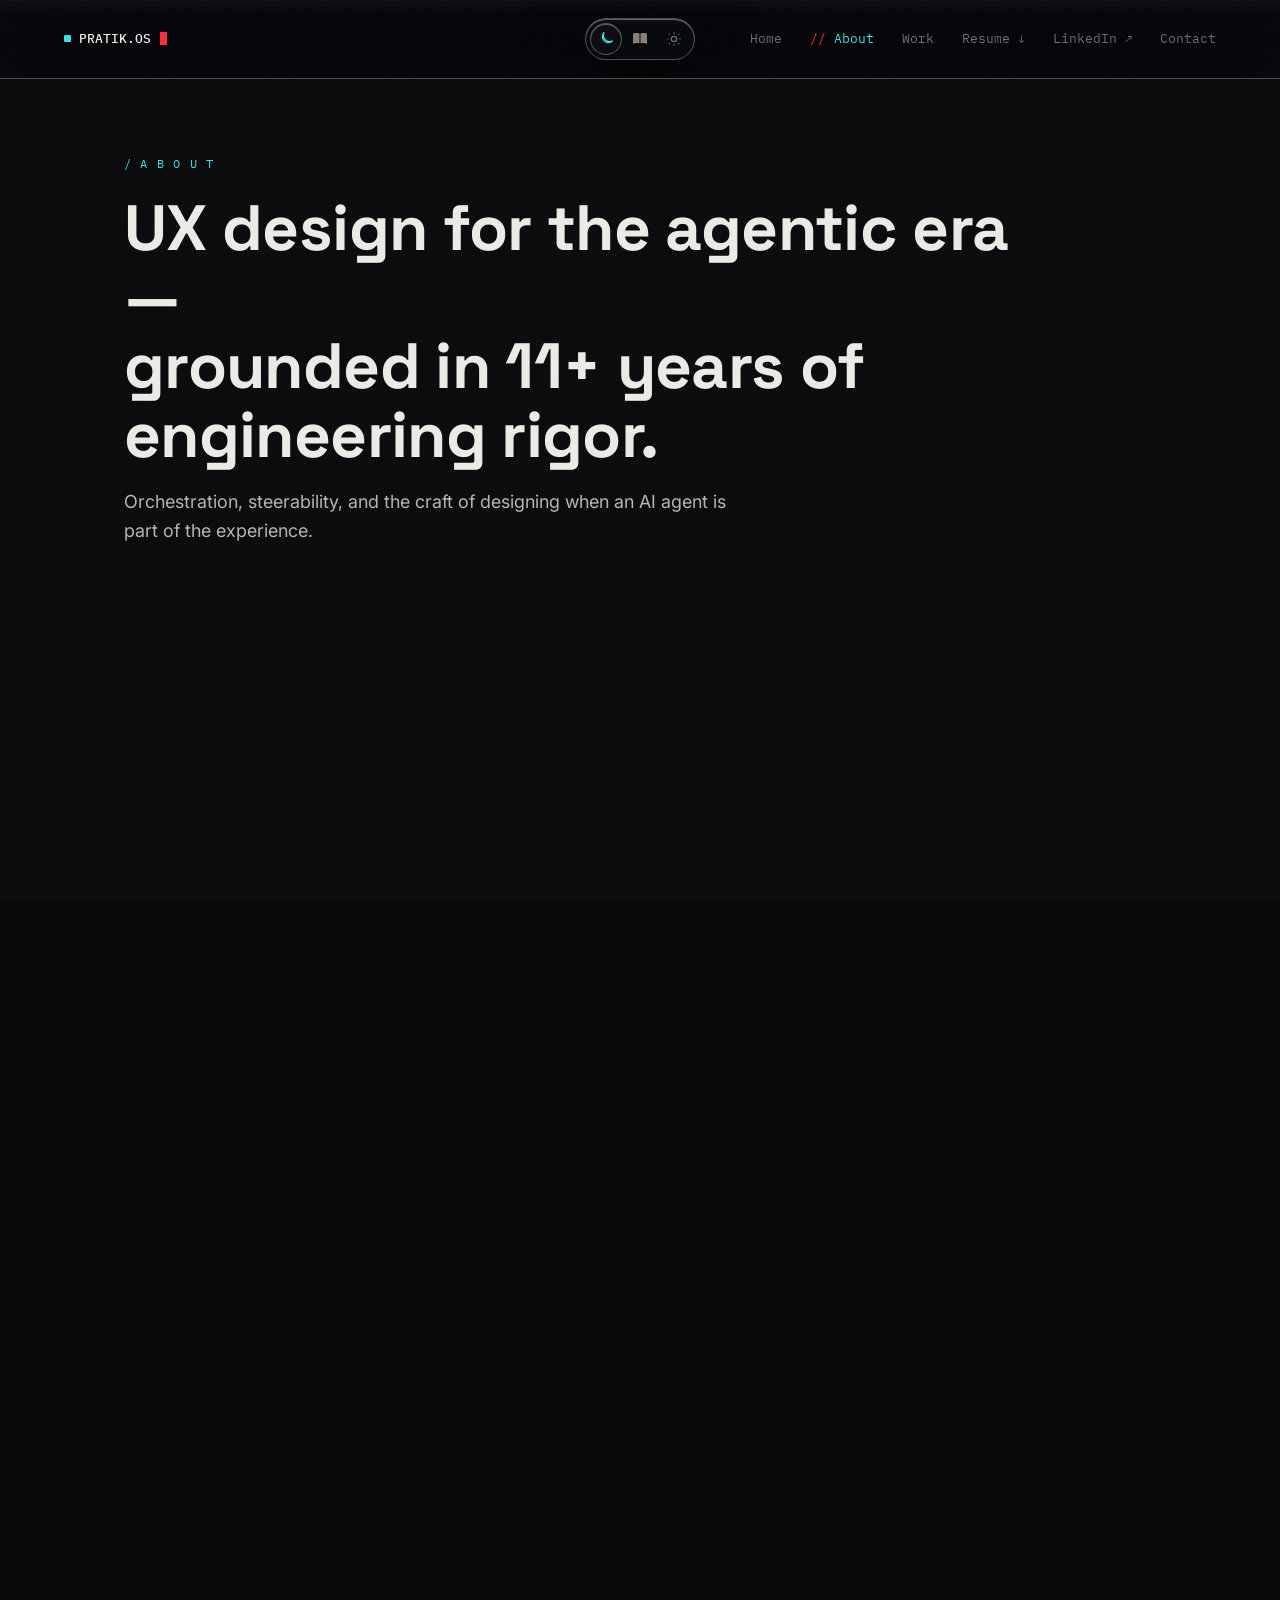
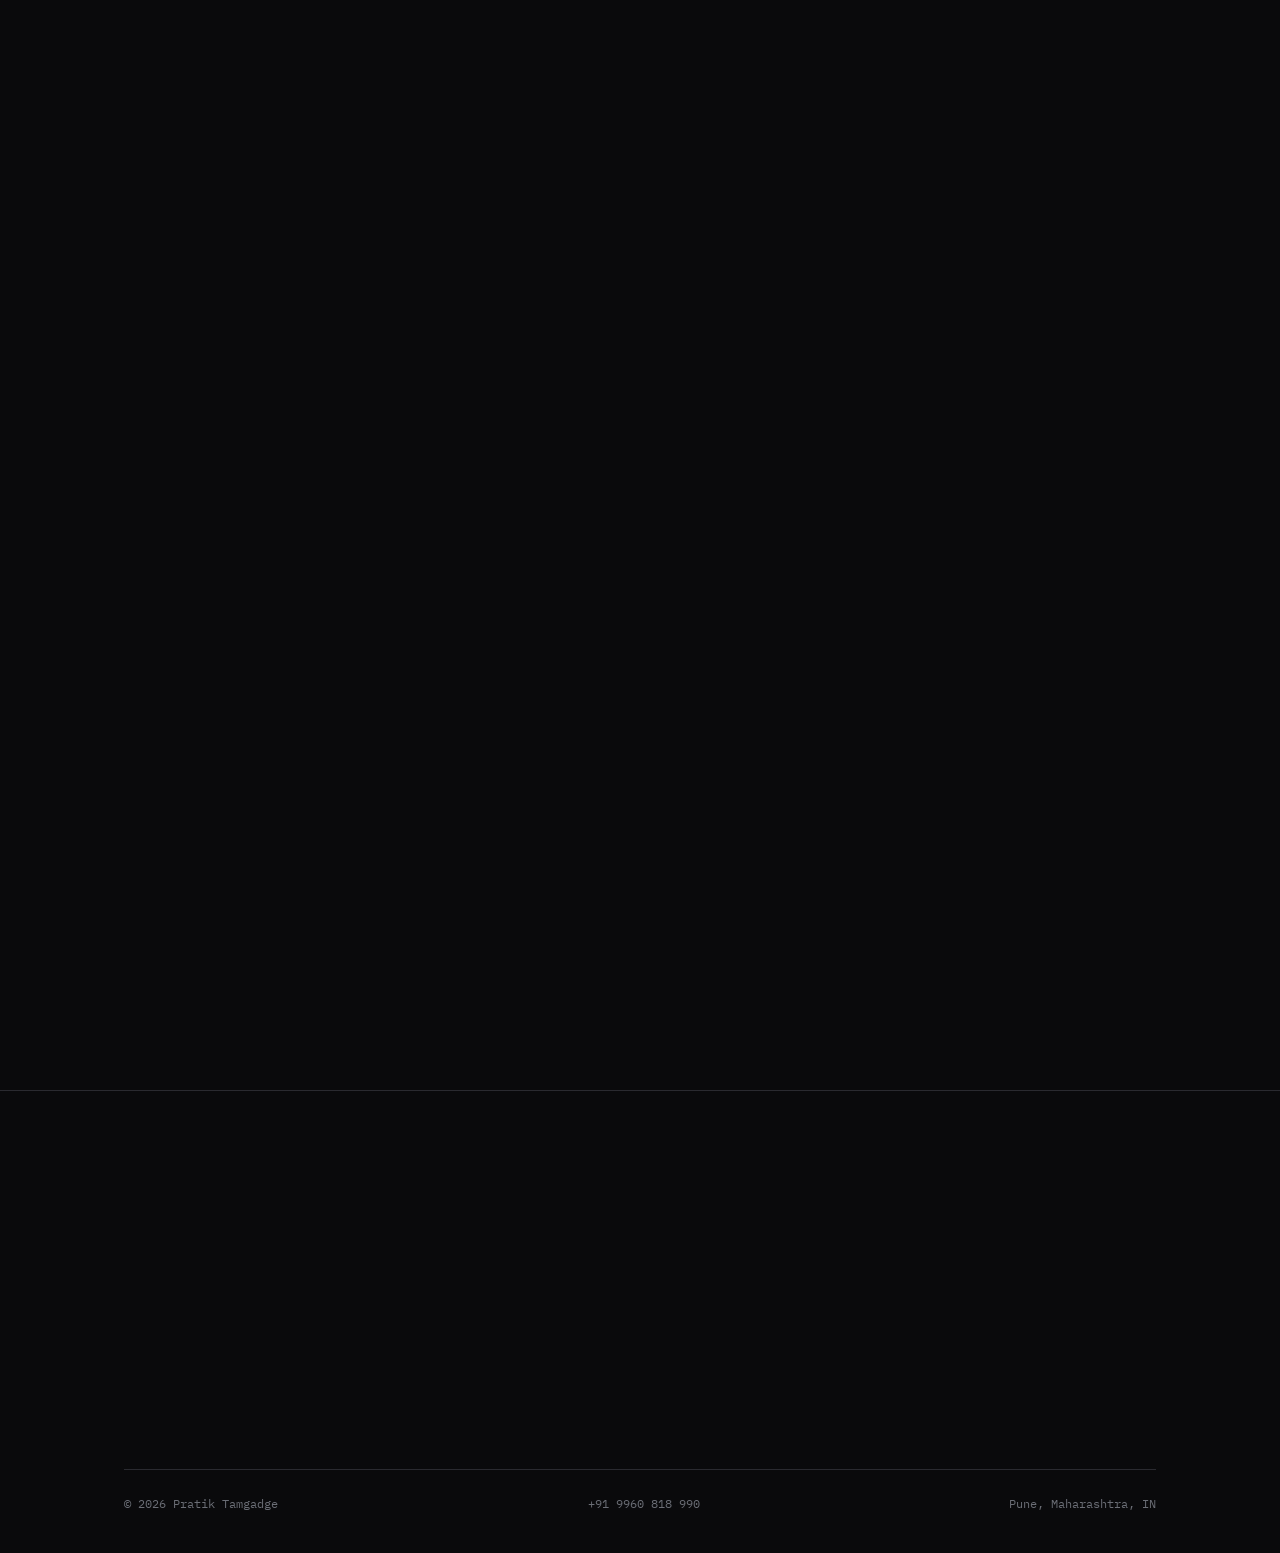
==== commit 794e4f12: "Extend glass surfaces and deepen work tile starfields. Apply the light-theme frosted glass treatment" ====
--- a/about.html
+++ b/about.html
@@ -8,7 +8,7 @@
 <title>About — Pratik Tamgadge</title>
 <meta name="description" content="UX Lead designing at the intersection of usability and agentic AI Orchestration & Steerability">
 <script src="assets/theme-init.js"></script>
-<link rel="stylesheet" href="assets/styles.css?v=glass22">
+<link rel="stylesheet" href="assets/styles.css?v=glass24">
 </head>
 <body>
 
--- a/assets/styles.css
+++ b/assets/styles.css
@@ -84,6 +84,17 @@
   --glass-contrast: 1.04;
   --glass-specular: 0.2;
   --glass-ambient-opacity: 0.75;
+  --glass-surface-bg: rgba(255, 255, 255, 0.34);
+  --glass-surface-bg-hover: rgba(255, 255, 255, 0.48);
+  --glass-surface-border: rgba(255, 255, 255, 0.92);
+  --glass-surface-filter: blur(32px) saturate(240%) brightness(1.18) contrast(1.12);
+  --glass-surface-shadow:
+    0 8px 22px rgba(44, 38, 32, 0.14),
+    0 2px 8px rgba(44, 38, 32, 0.1),
+    inset 0 2px 5px rgba(255, 255, 255, 0.98),
+    inset 0 -1px 3px rgba(44, 38, 32, 0.08),
+    0 0 0 1px rgba(44, 38, 32, 0.06);
+  --glass-surface-specular: 0.52;
   color-scheme: light;
 }
 
@@ -123,6 +134,17 @@
   --glass-contrast: 1.03;
   --glass-specular: 0.22;
   --glass-ambient-opacity: 0.7;
+  --glass-surface-bg: rgba(255, 255, 255, 0.38);
+  --glass-surface-bg-hover: rgba(255, 255, 255, 0.52);
+  --glass-surface-border: rgba(255, 255, 255, 0.95);
+  --glass-surface-filter: blur(32px) saturate(240%) brightness(1.16) contrast(1.1);
+  --glass-surface-shadow:
+    0 8px 24px rgba(15, 23, 42, 0.12),
+    0 2px 8px rgba(15, 23, 42, 0.08),
+    inset 0 2px 6px rgba(255, 255, 255, 1),
+    inset 0 -1px 3px rgba(15, 23, 42, 0.06),
+    0 0 0 1px rgba(15, 23, 42, 0.05);
+  --glass-surface-specular: 0.55;
   color-scheme: light;
 }
 
@@ -213,8 +235,11 @@
 
 /* No specular on tiles, photos, or work cards — keeps text and imagery clean */
 .case-card::after,
-.bento-tile::after,
 .photo-frame::after {
+  display: none;
+}
+
+.bento-tile::after {
   display: none;
 }
 
@@ -653,33 +678,20 @@
 
 [data-theme="beige"] .theme-switcher__thumb,
 [data-theme="sunshine"] .theme-switcher__thumb {
-  background: rgba(255, 255, 255, 0.34);
-  border: 1px solid rgba(255, 255, 255, 0.92);
-  -webkit-backdrop-filter: blur(32px) saturate(240%) brightness(1.18) contrast(1.12);
-  backdrop-filter: blur(32px) saturate(240%) brightness(1.18) contrast(1.12);
-}
-
-[data-theme="beige"] .theme-switcher__thumb {
-  box-shadow:
-    0 8px 22px rgba(44, 38, 32, 0.16),
-    0 2px 8px rgba(44, 38, 32, 0.1),
-    inset 0 2px 5px rgba(255, 255, 255, 0.98),
-    inset 0 -1px 3px rgba(44, 38, 32, 0.08),
-    0 0 0 1px rgba(44, 38, 32, 0.06);
-}
-
-[data-theme="sunshine"] .theme-switcher__thumb {
-  box-shadow:
-    0 8px 24px rgba(15, 23, 42, 0.14),
-    0 2px 8px rgba(15, 23, 42, 0.08),
-    inset 0 2px 6px rgba(255, 255, 255, 1),
-    inset 0 -1px 3px rgba(15, 23, 42, 0.06),
-    0 0 0 1px rgba(15, 23, 42, 0.05);
+  background: var(--glass-surface-bg);
+  border: 1px solid var(--glass-surface-border);
+  -webkit-backdrop-filter: var(--glass-surface-filter);
+  backdrop-filter: var(--glass-surface-filter);
+  box-shadow: var(--glass-surface-shadow);
 }
 
 [data-theme="beige"] .theme-switcher__thumb::after,
-[data-theme="sunshine"] .theme-switcher__thumb::after {
-  opacity: 0.62;
+[data-theme="sunshine"] .theme-switcher__thumb::after,
+[data-theme="beige"] .btn::after,
+[data-theme="sunshine"] .btn::after,
+[data-theme="beige"] .bento-tile::after,
+[data-theme="sunshine"] .bento-tile::after {
+  opacity: var(--glass-surface-specular);
   background: linear-gradient(
     155deg,
     rgba(255, 255, 255, 0.95) 0%,
@@ -859,6 +871,10 @@
   border: 1px solid color-mix(in srgb, var(--signal-red) 55%, var(--glass-border));
   color: var(--bone);
   background: var(--glass-bg);
+  -webkit-backdrop-filter: var(--glass-filter-thick);
+  backdrop-filter: var(--glass-filter-thick);
+  isolation: isolate;
+  overflow: hidden;
   cursor: pointer;
   transition: transform 0.2s ease, background 0.25s ease, border-color 0.25s ease, box-shadow 0.25s ease;
   position: relative;
@@ -879,6 +895,38 @@
   border-color: color-mix(in srgb, var(--cyan) 72%, var(--glass-border));
   color: var(--bone);
   box-shadow: var(--glass-shadow), 0 0 28px color-mix(in srgb, var(--cyan) 35%, transparent);
+}
+
+[data-theme="beige"] .btn,
+[data-theme="sunshine"] .btn {
+  background: var(--glass-surface-bg);
+  border-color: color-mix(in srgb, var(--signal-red) 38%, var(--glass-surface-border));
+  box-shadow: var(--glass-surface-shadow);
+  -webkit-backdrop-filter: var(--glass-surface-filter);
+  backdrop-filter: var(--glass-surface-filter);
+}
+
+[data-theme="beige"] .btn:hover,
+[data-theme="sunshine"] .btn:hover {
+  background: color-mix(in srgb, var(--signal-red) 14%, var(--glass-surface-bg-hover));
+  border-color: color-mix(in srgb, var(--signal-red) 52%, var(--glass-surface-border));
+  box-shadow:
+    var(--glass-surface-shadow),
+    0 0 24px color-mix(in srgb, var(--signal-red) 22%, transparent);
+}
+
+[data-theme="beige"] .btn--cyan,
+[data-theme="sunshine"] .btn--cyan {
+  border-color: color-mix(in srgb, var(--cyan) 38%, var(--glass-surface-border));
+}
+
+[data-theme="beige"] .btn--cyan:hover,
+[data-theme="sunshine"] .btn--cyan:hover {
+  background: color-mix(in srgb, var(--cyan) 14%, var(--glass-surface-bg-hover));
+  border-color: color-mix(in srgb, var(--cyan) 52%, var(--glass-surface-border));
+  box-shadow:
+    var(--glass-surface-shadow),
+    0 0 24px color-mix(in srgb, var(--cyan) 22%, transparent);
 }
 
 /* ==========================================================================
@@ -1350,21 +1398,31 @@
 
 .case-card {
   /* Theme-agnostic — fixed Amoled “space window” portal */
-  --tile-glass-bg: rgba(8, 9, 14, 0.68);
-  --tile-glass-bg-hover: rgba(10, 11, 18, 0.78);
-  --tile-glass-border: rgba(255, 255, 255, 0.22);
+  --tile-glass-bg: rgba(3, 4, 9, 0.84);
+  --tile-glass-bg-hover: rgba(1, 2, 5, 0.97);
+  --tile-glass-border: rgba(255, 255, 255, 0.28);
   --tile-text: #f2f0eb;
   --tile-text-dim: #cdc9c2;
   --tile-tag: #a8adb8;
   --tile-glow-cyan: #35e4e0;
   --tile-glow-red: #ff2d42;
   --tile-blend: screen;
-  --tile-glass-filter: blur(48px) saturate(220%) brightness(0.96) contrast(1.08);
+  --tile-glass-filter: blur(52px) saturate(240%) brightness(0.9) contrast(1.14);
+  --tile-glass-filter-hover: blur(44px) saturate(270%) brightness(0.86) contrast(1.2);
+  --tile-halation-opacity: 0.76;
+  --tile-halation-opacity-hover: 1;
   --tile-glass-shadow:
     0 24px 64px rgba(0, 0, 0, 0.55),
     0 8px 24px rgba(0, 0, 0, 0.32),
-    inset 0 1px 0 rgba(255, 255, 255, 0.34),
-    inset 0 -1px 0 rgba(0, 0, 0, 0.28);
+    inset 0 1px 0 rgba(255, 255, 255, 0.22),
+    inset 0 -1px 0 rgba(0, 0, 0, 0.34),
+    0 0 0 1px rgba(255, 255, 255, 0.08);
+  --tile-glass-shadow-hover:
+    0 28px 72px rgba(0, 0, 0, 0.72),
+    0 10px 28px rgba(0, 0, 0, 0.48),
+    inset 0 1px 0 rgba(255, 255, 255, 0.14),
+    inset 0 -1px 0 rgba(0, 0, 0, 0.5),
+    0 0 0 1px rgba(255, 255, 255, 0.1);
 
   grid-column: span 2;
   grid-row: span 2;
@@ -1391,9 +1449,23 @@
 
 [data-theme="beige"] .case-card,
 [data-theme="sunshine"] .case-card {
+  --tile-glass-bg: rgba(2, 3, 7, 0.92);
+  --tile-glass-bg-hover: rgba(0, 1, 3, 0.98);
+  --tile-glass-border: rgba(255, 255, 255, 0.24);
+  --tile-glass-filter: blur(48px) saturate(230%) brightness(0.82) contrast(1.16);
+  --tile-glass-filter-hover: blur(36px) saturate(280%) brightness(0.78) contrast(1.24);
+  --tile-halation-opacity: 0.82;
   box-shadow:
     var(--tile-glass-shadow),
-    0 0 0 1px rgba(0, 0, 0, 0.1);
+    0 18px 52px rgba(44, 38, 32, 0.28),
+    0 0 0 1px rgba(255, 255, 255, 0.1);
+}
+
+[data-theme="sunshine"] .case-card {
+  box-shadow:
+    var(--tile-glass-shadow),
+    0 18px 52px rgba(15, 23, 42, 0.22),
+    0 0 0 1px rgba(255, 255, 255, 0.12);
 }
 
 @supports not ((backdrop-filter: blur(1px)) or (-webkit-backdrop-filter: blur(1px))) {
@@ -1411,6 +1483,29 @@
 .case-card:hover {
   border-color: color-mix(in srgb, var(--card-glow, var(--tile-glow-cyan)) 55%, var(--tile-glass-border));
   background: var(--tile-glass-bg-hover);
+  -webkit-backdrop-filter: var(--tile-glass-filter-hover);
+  backdrop-filter: var(--tile-glass-filter-hover);
+  box-shadow:
+    var(--tile-glass-shadow-hover),
+    0 0 40px color-mix(in srgb, var(--card-glow, var(--tile-glow-cyan)) 32%, transparent);
+}
+
+[data-theme="beige"] .case-card:hover,
+[data-theme="sunshine"] .case-card:hover {
+  --tile-glass-border: rgba(255, 255, 255, 0.18);
+  box-shadow:
+    var(--tile-glass-shadow-hover),
+    0 24px 64px rgba(0, 0, 0, 0.55),
+    0 0 44px color-mix(in srgb, var(--card-glow, var(--tile-glow-cyan)) 30%, transparent),
+    0 0 0 1px rgba(255, 255, 255, 0.12);
+}
+
+[data-theme="sunshine"] .case-card:hover {
+  box-shadow:
+    var(--tile-glass-shadow-hover),
+    0 24px 64px rgba(0, 0, 0, 0.48),
+    0 0 44px color-mix(in srgb, var(--card-glow, var(--tile-glow-cyan)) 30%, transparent),
+    0 0 0 1px rgba(255, 255, 255, 0.14);
 }
 
 @media (prefers-reduced-motion: reduce) {
@@ -1432,13 +1527,43 @@
   pointer-events: none;
   z-index: 1;
   opacity: 1;
+  transition: background 0.45s ease;
   background: linear-gradient(
     180deg,
-    rgba(6, 7, 12, 0.18) 0%,
-    rgba(6, 7, 12, 0.42) 48%,
-    rgba(6, 7, 12, 0.82) 100%
+    rgba(4, 5, 10, 0.1) 0%,
+    rgba(4, 5, 10, 0.26) 40%,
+    rgba(4, 5, 10, 0.76) 100%
   );
   box-shadow: none;
+}
+
+[data-theme="beige"] .case-card::after,
+[data-theme="sunshine"] .case-card::after {
+  background: linear-gradient(
+    180deg,
+    rgba(2, 3, 8, 0.16) 0%,
+    rgba(2, 3, 8, 0.34) 44%,
+    rgba(2, 3, 8, 0.84) 100%
+  );
+}
+
+.case-card:hover::after {
+  background: linear-gradient(
+    180deg,
+    rgba(0, 0, 0, 0.03) 0%,
+    rgba(0, 0, 0, 0.16) 46%,
+    rgba(0, 0, 0, 0.68) 100%
+  );
+}
+
+[data-theme="beige"] .case-card:hover::after,
+[data-theme="sunshine"] .case-card:hover::after {
+  background: linear-gradient(
+    180deg,
+    rgba(0, 0, 0, 0.02) 0%,
+    rgba(0, 0, 0, 0.12) 50%,
+    rgba(0, 0, 0, 0.62) 100%
+  );
 }
 
 .case-card__halation {
@@ -1449,17 +1574,17 @@
   pointer-events: none;
   z-index: 0;
   border-radius: inherit;
-  opacity: 0.62;
+  opacity: var(--tile-halation-opacity, 0.76);
   transition: opacity 0.55s ease;
 }
 
 .case-card.is-halation-visible .case-card__halation {
-  opacity: 0.84;
+  opacity: calc(var(--tile-halation-opacity, 0.76) + 0.08);
 }
 
 .case-card.is-halation-active .case-card__halation,
 .case-card:hover .case-card__halation {
-  opacity: 0.96;
+  opacity: var(--tile-halation-opacity-hover, 1);
 }
 
 @media (prefers-reduced-motion: reduce) {
@@ -1807,10 +1932,30 @@
 }
 
 .bento-tile {
+  position: relative;
+  overflow: hidden;
+  isolation: isolate;
   border: 1px solid var(--glass-border);
   border-radius: 10px;
   padding: 16px;
   background: var(--glass-bg);
+  -webkit-backdrop-filter: var(--glass-filter-thick);
+  backdrop-filter: var(--glass-filter-thick);
+  box-shadow: var(--glass-shadow);
+}
+
+[data-theme="beige"] .bento-tile,
+[data-theme="sunshine"] .bento-tile {
+  background: var(--glass-surface-bg);
+  border: 1px solid var(--glass-surface-border);
+  -webkit-backdrop-filter: var(--glass-surface-filter);
+  backdrop-filter: var(--glass-surface-filter);
+  box-shadow: var(--glass-surface-shadow);
+}
+
+[data-theme="beige"] .bento-tile::after,
+[data-theme="sunshine"] .bento-tile::after {
+  display: block;
 }
 
 .bento-tile .k {
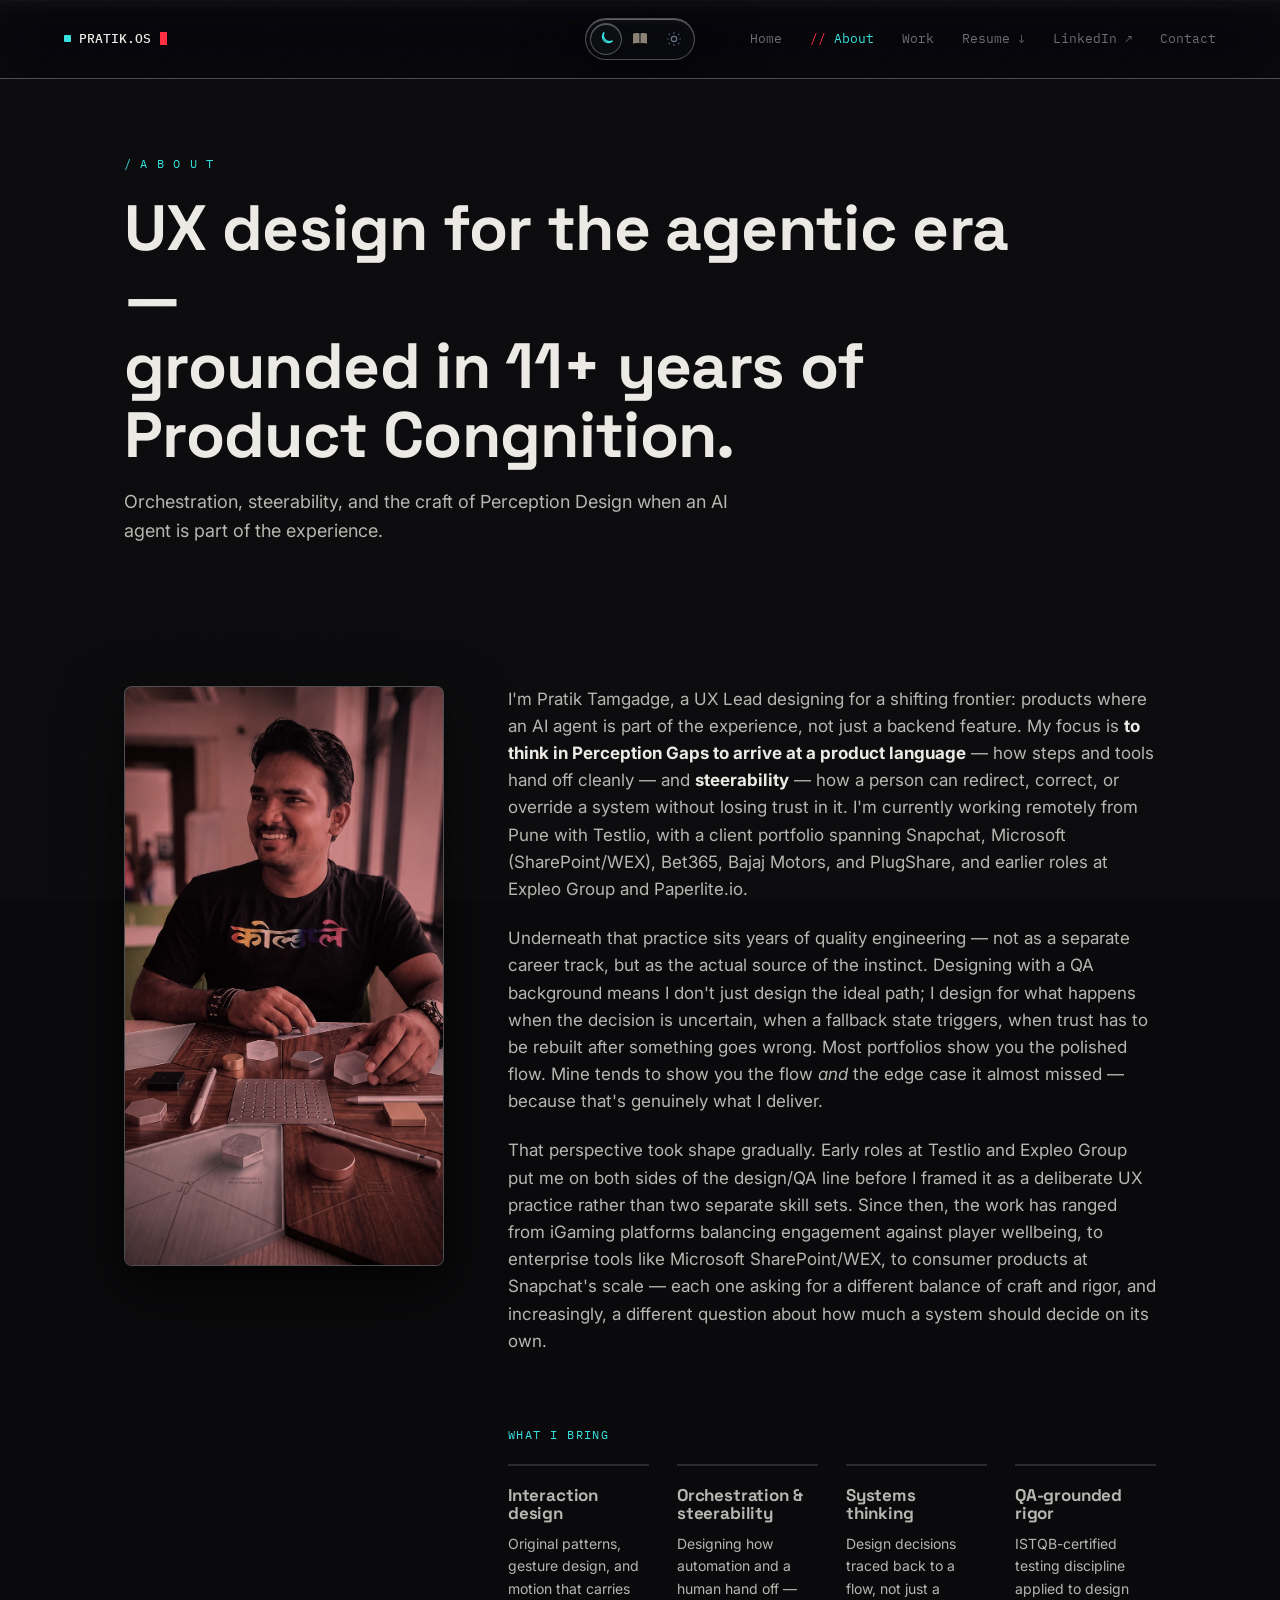
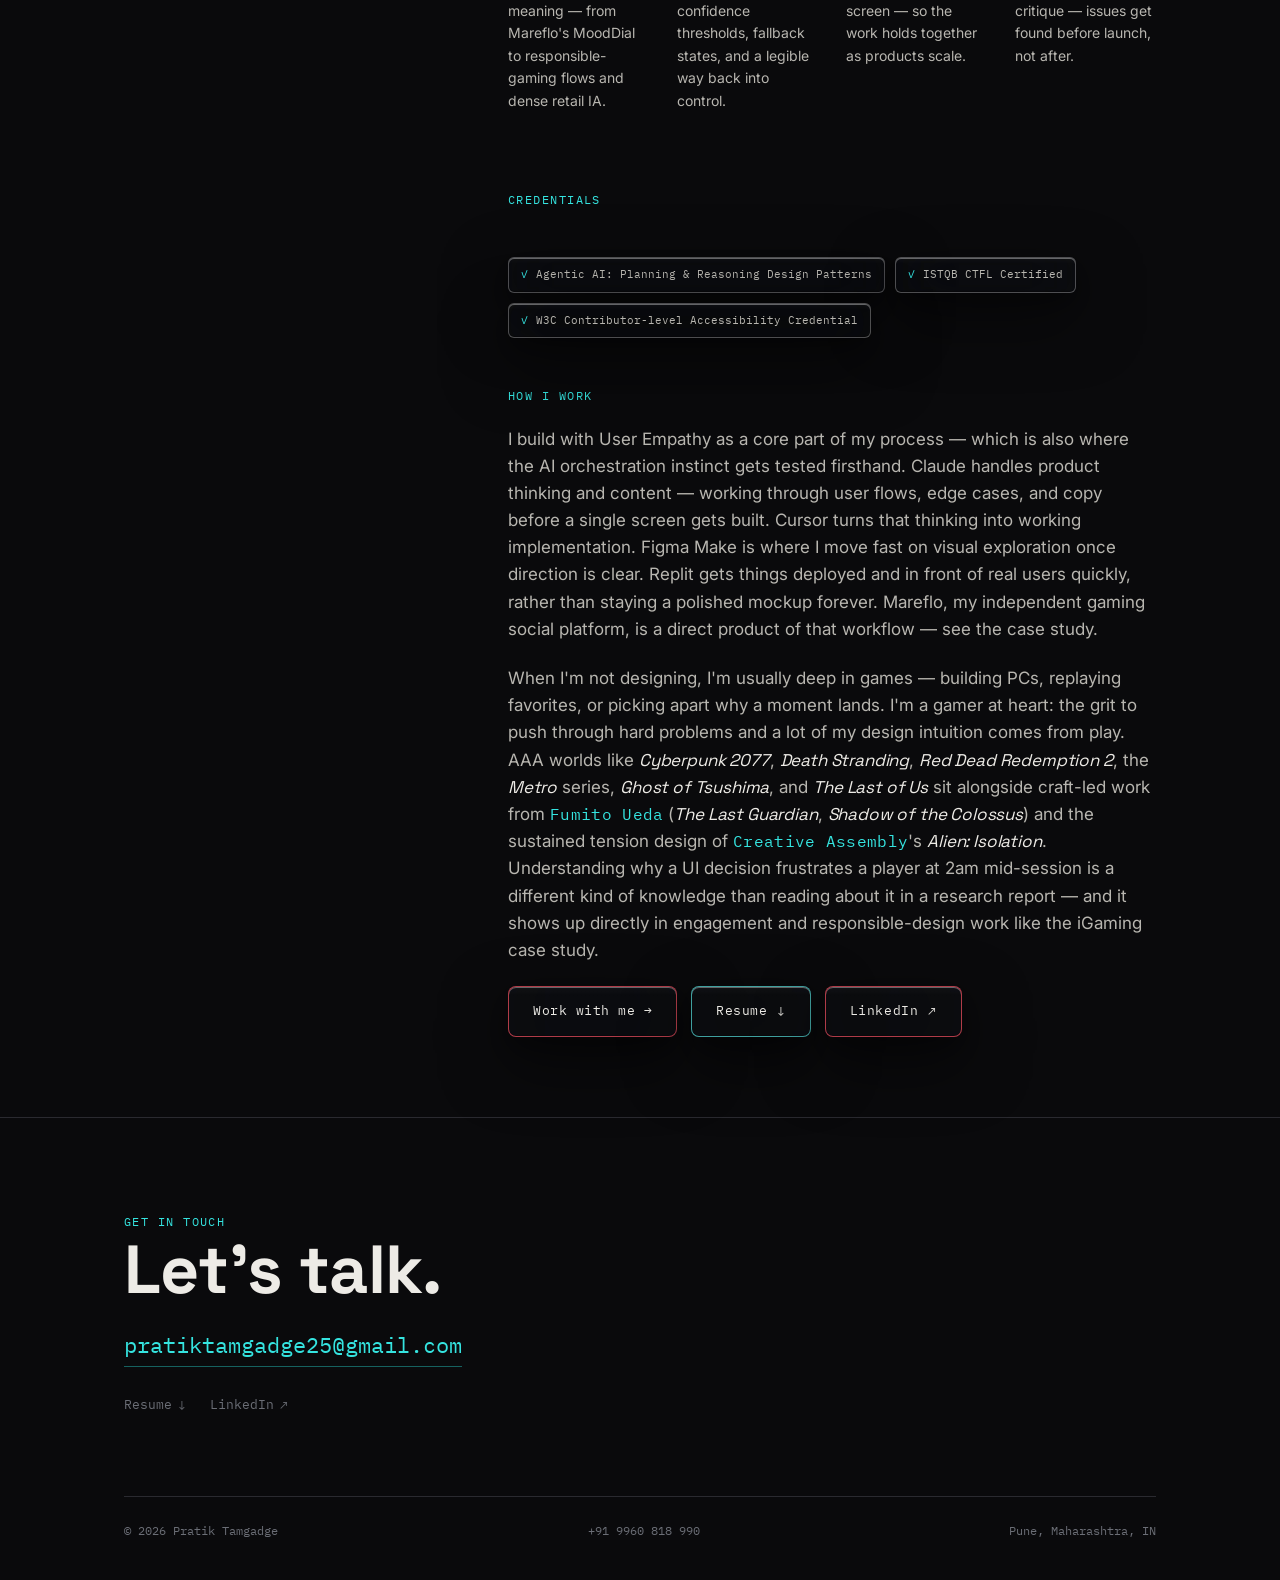
==== commit 26dd51ff: "Update UX design terminology in about.html" ====
--- a/about.html
+++ b/about.html
@@ -29,9 +29,9 @@
 
 <header class="case-hero container">
   <div class="eyebrow matrix-boot" data-matrix-boot>/about</div>
-  <h1>UX design for the agentic era —<br>grounded in 11+ years of engineering rigor.</h1>
+  <h1>UX design for the agentic era —<br>grounded in 11+ years of Product Congnition.</h1>
   <p class="case-hero__sub">
-    Orchestration, steerability, and the craft of designing when an AI agent is part of the experience.
+    Orchestration, steerability, and the craft of Perception Design when an AI agent is part of the experience.
   </p>
 </header>
 
@@ -44,7 +44,7 @@
       <div class="prose">
         <p>
           I'm Pratik Tamgadge, a UX Lead designing for a shifting frontier: products where an AI agent is
-          part of the experience, not just a backend feature. My focus is <strong>orchestration</strong> —
+          part of the experience, not just a backend feature. My focus is <strong>to think in Perception Gaps to arrive at a product language</strong> —
           how steps and tools hand off cleanly — and <strong>steerability</strong> — how a person can
           redirect, correct, or override a system without losing trust in it. I'm currently working
           remotely from Pune with Testlio, with a client portfolio spanning Snapchat, Microsoft
@@ -60,7 +60,7 @@
           because that's genuinely what I deliver.
         </p>
         <p>
-          That perspective took shape gradually. Early roles at Paperlite.io and Expleo Group put me on
+          That perspective took shape gradually. Early roles at Testlio and Expleo Group put me on
           both sides of the design/QA line before I framed it as a deliberate UX practice rather than two
           separate skill sets. Since then, the work has ranged from iGaming platforms balancing engagement
           against player wellbeing, to enterprise tools like Microsoft SharePoint/WEX, to consumer products
@@ -101,7 +101,7 @@
 
         <div class="eyebrow" style="margin-top: 48px; margin-bottom: 20px;">How I work</div>
         <p>
-          I build with AI as a core part of my process — which is also where the orchestration instinct
+          I build with User Empathy as a core part of my process — which is also where the AI orchestration instinct
           gets tested firsthand. Claude handles product thinking and content — working through user flows,
           edge cases, and copy before a single screen gets built. Cursor turns that thinking into working
           implementation. Figma Make is where I move fast on visual exploration once direction is clear.
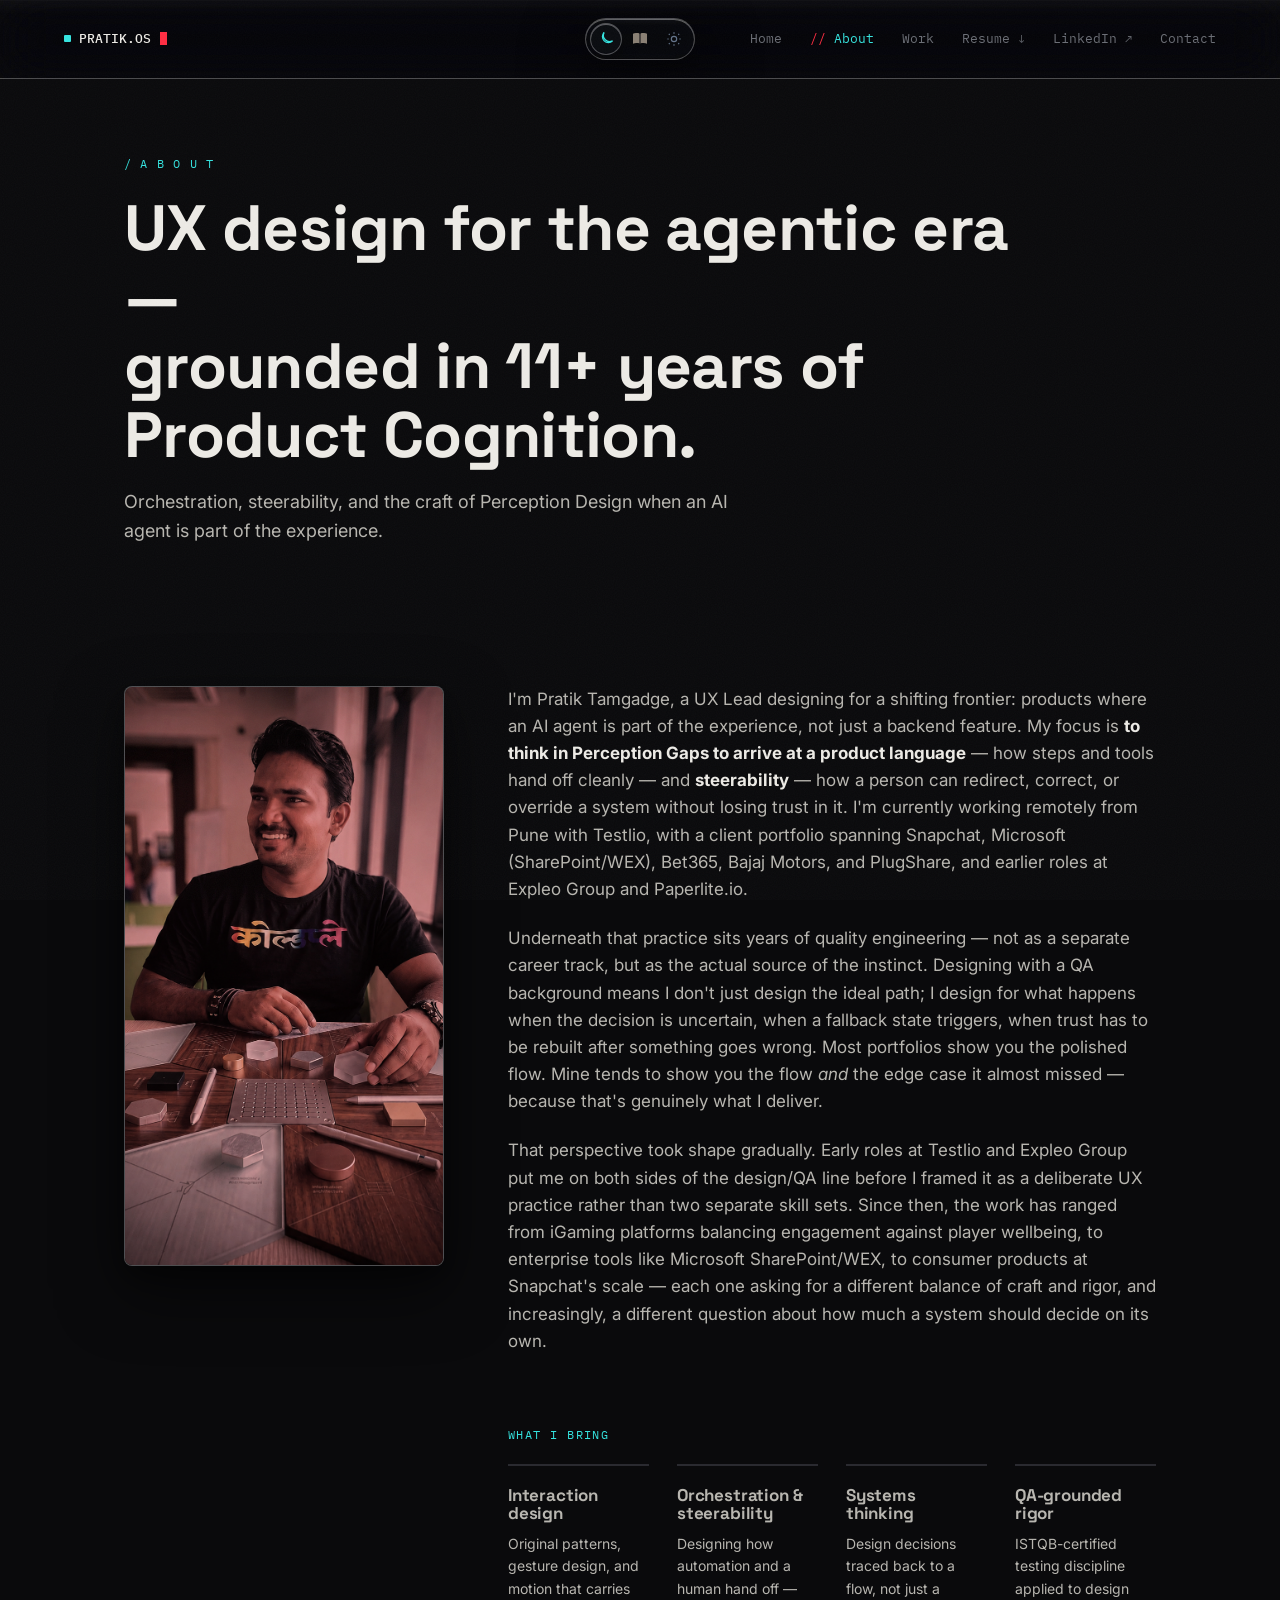
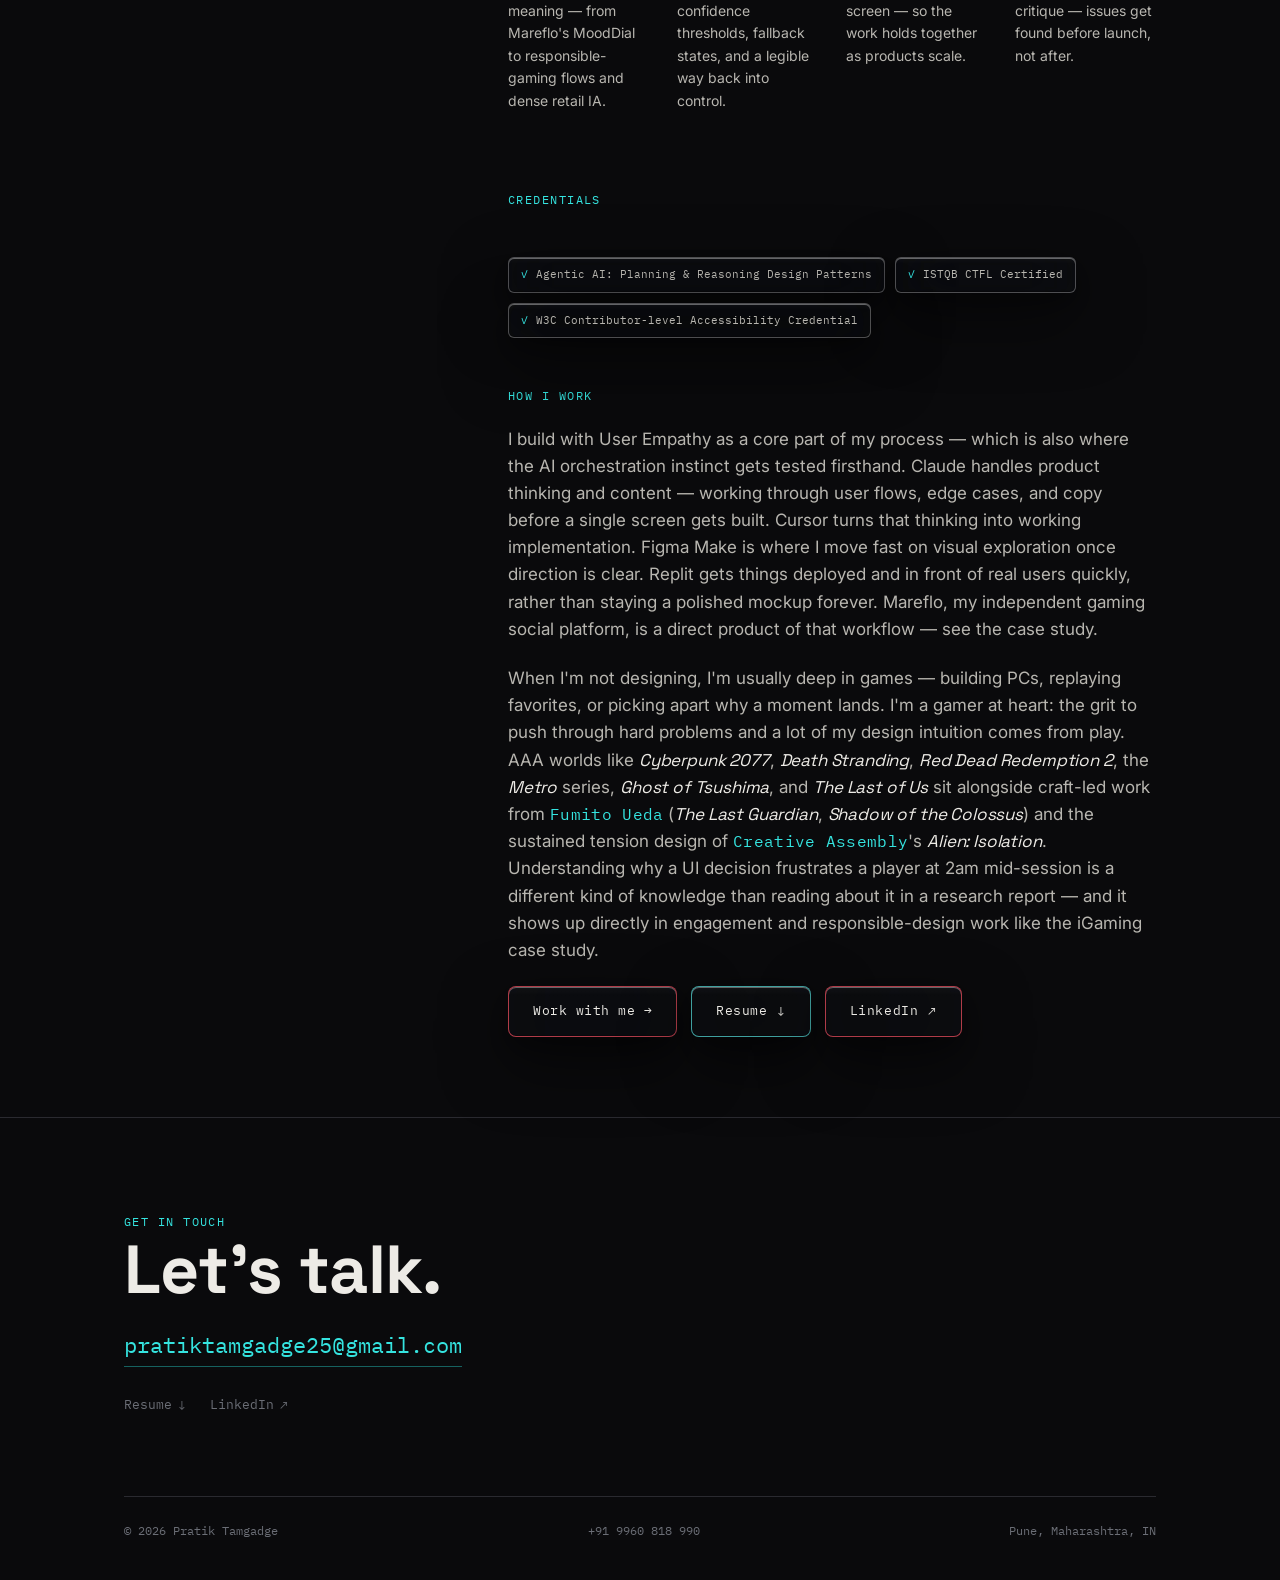
==== commit 82385a6c: "Fix typo in header text of about.html Corrected a typo in the word 'Cognition'." ====
--- a/about.html
+++ b/about.html
@@ -29,7 +29,7 @@
 
 <header class="case-hero container">
   <div class="eyebrow matrix-boot" data-matrix-boot>/about</div>
-  <h1>UX design for the agentic era —<br>grounded in 11+ years of Product Congnition.</h1>
+  <h1>UX design for the agentic era —<br>grounded in 11+ years of Product Cognition.</h1>
   <p class="case-hero__sub">
     Orchestration, steerability, and the craft of Perception Design when an AI agent is part of the experience.
   </p>
